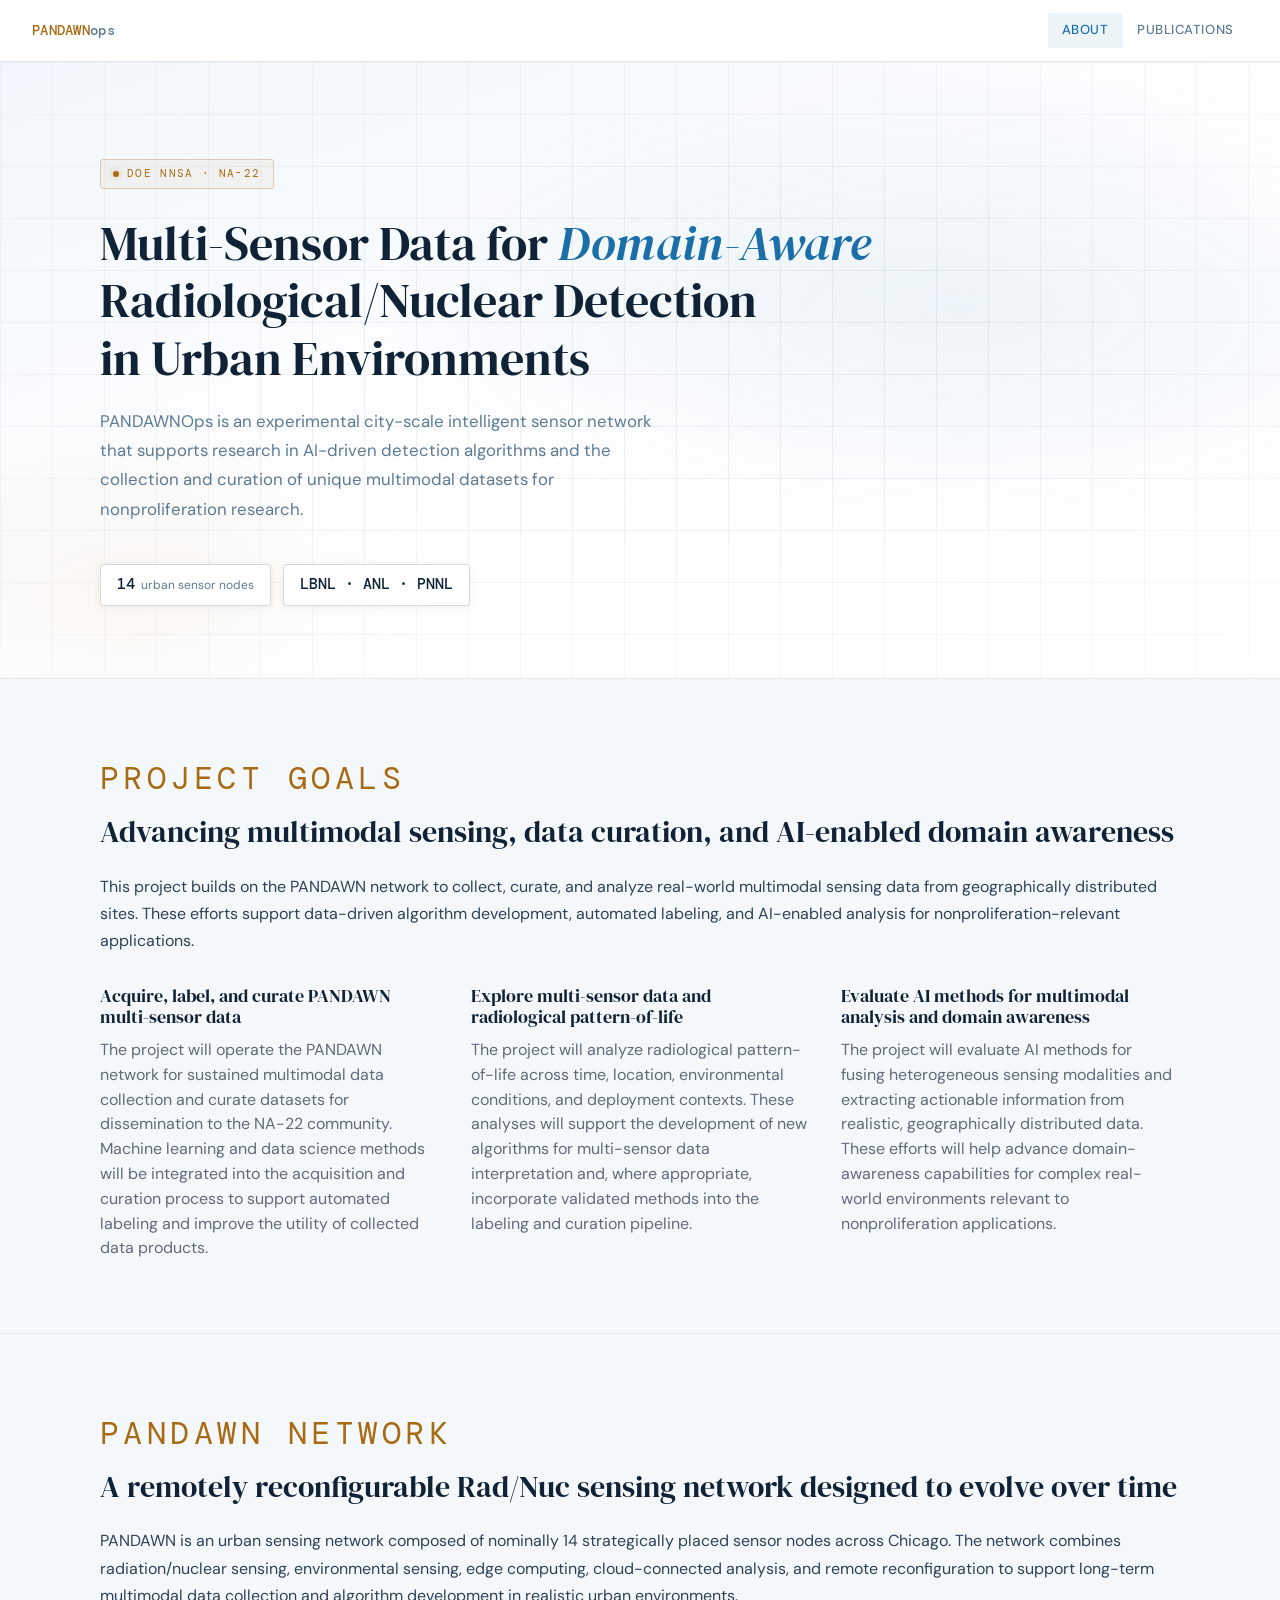
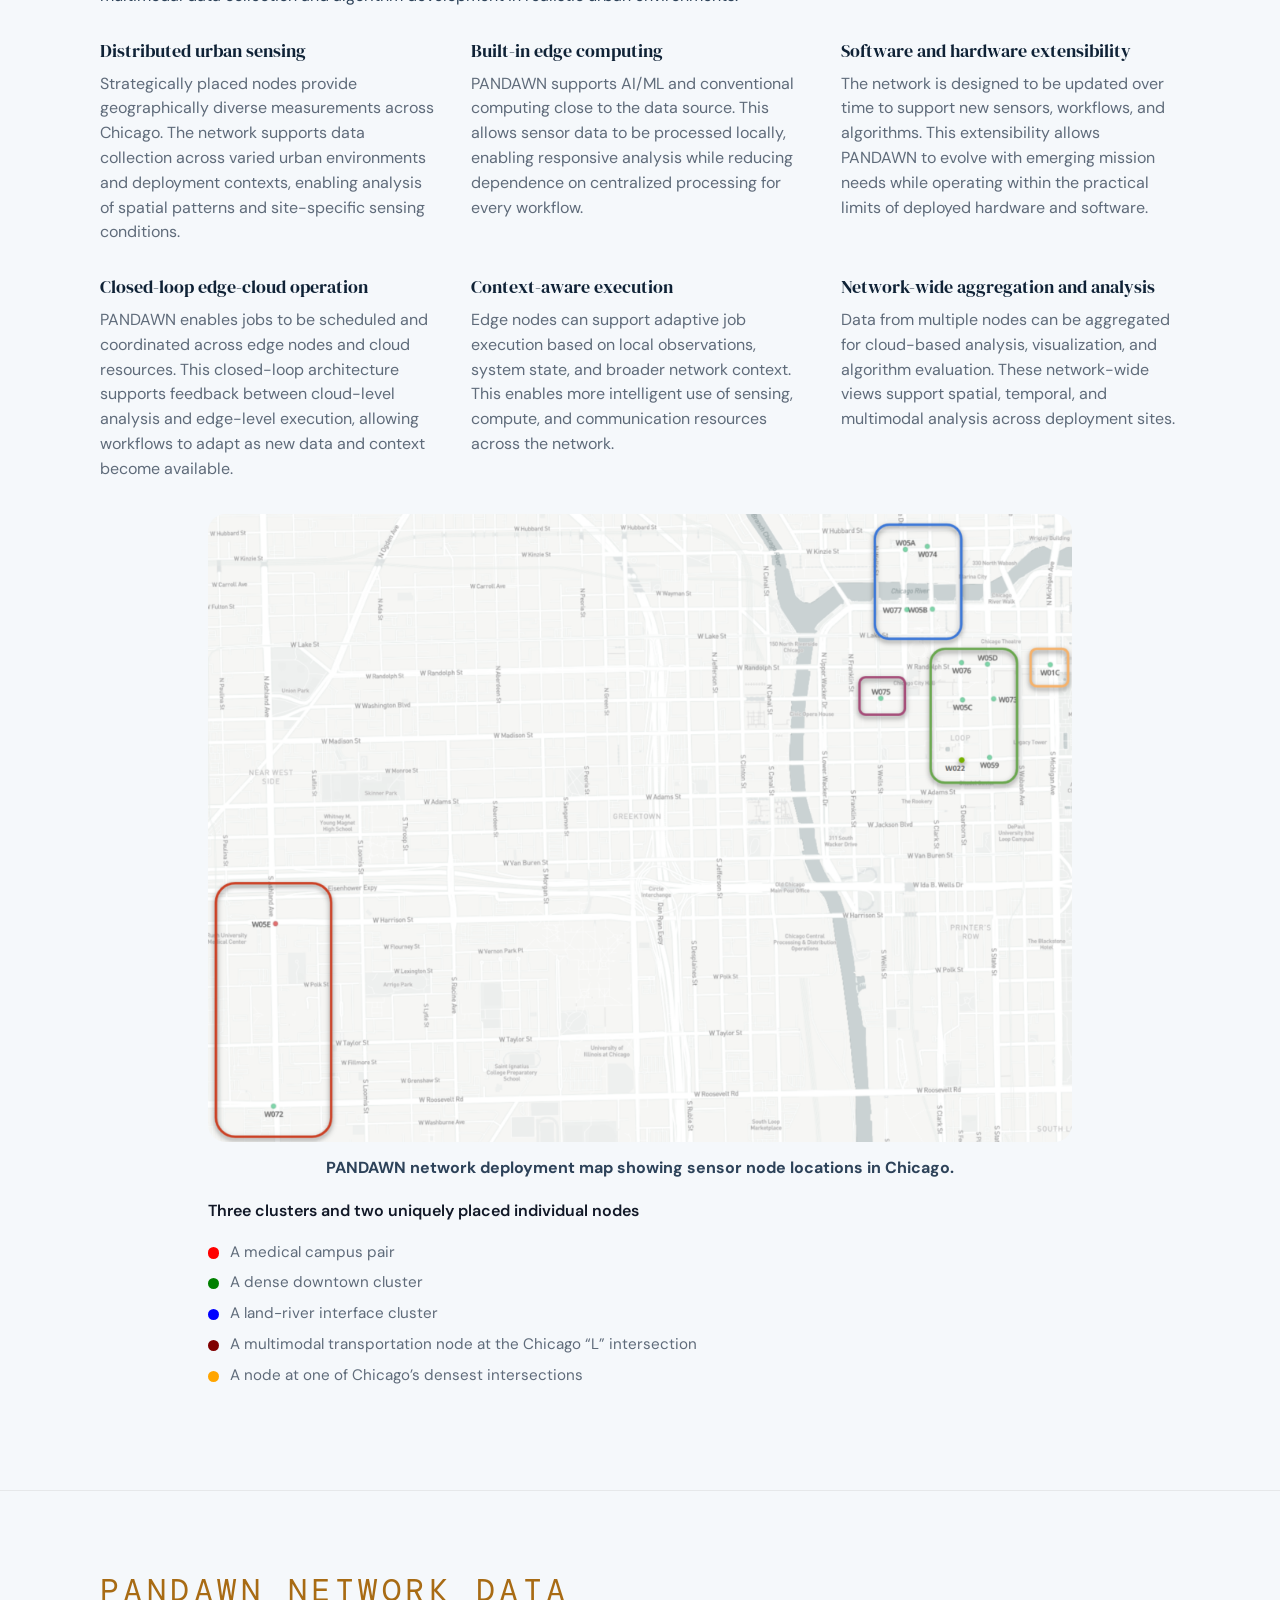
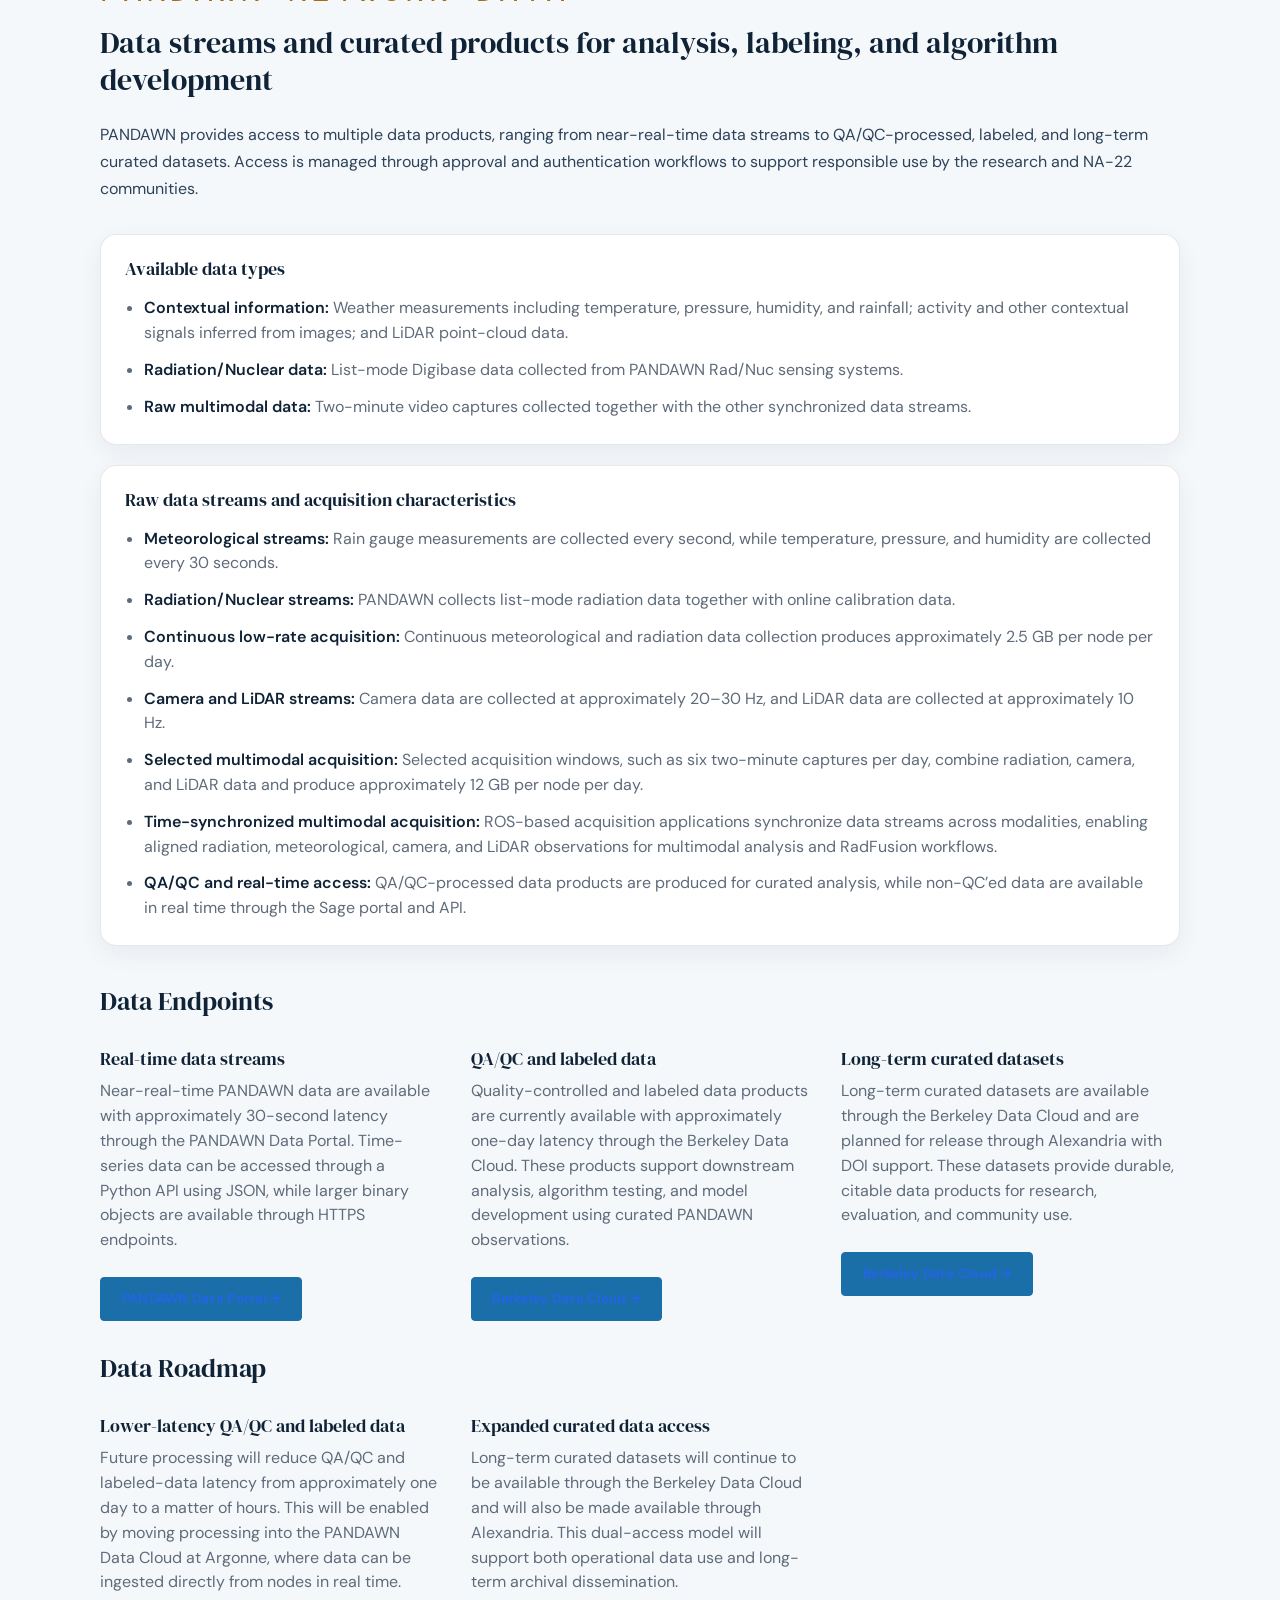
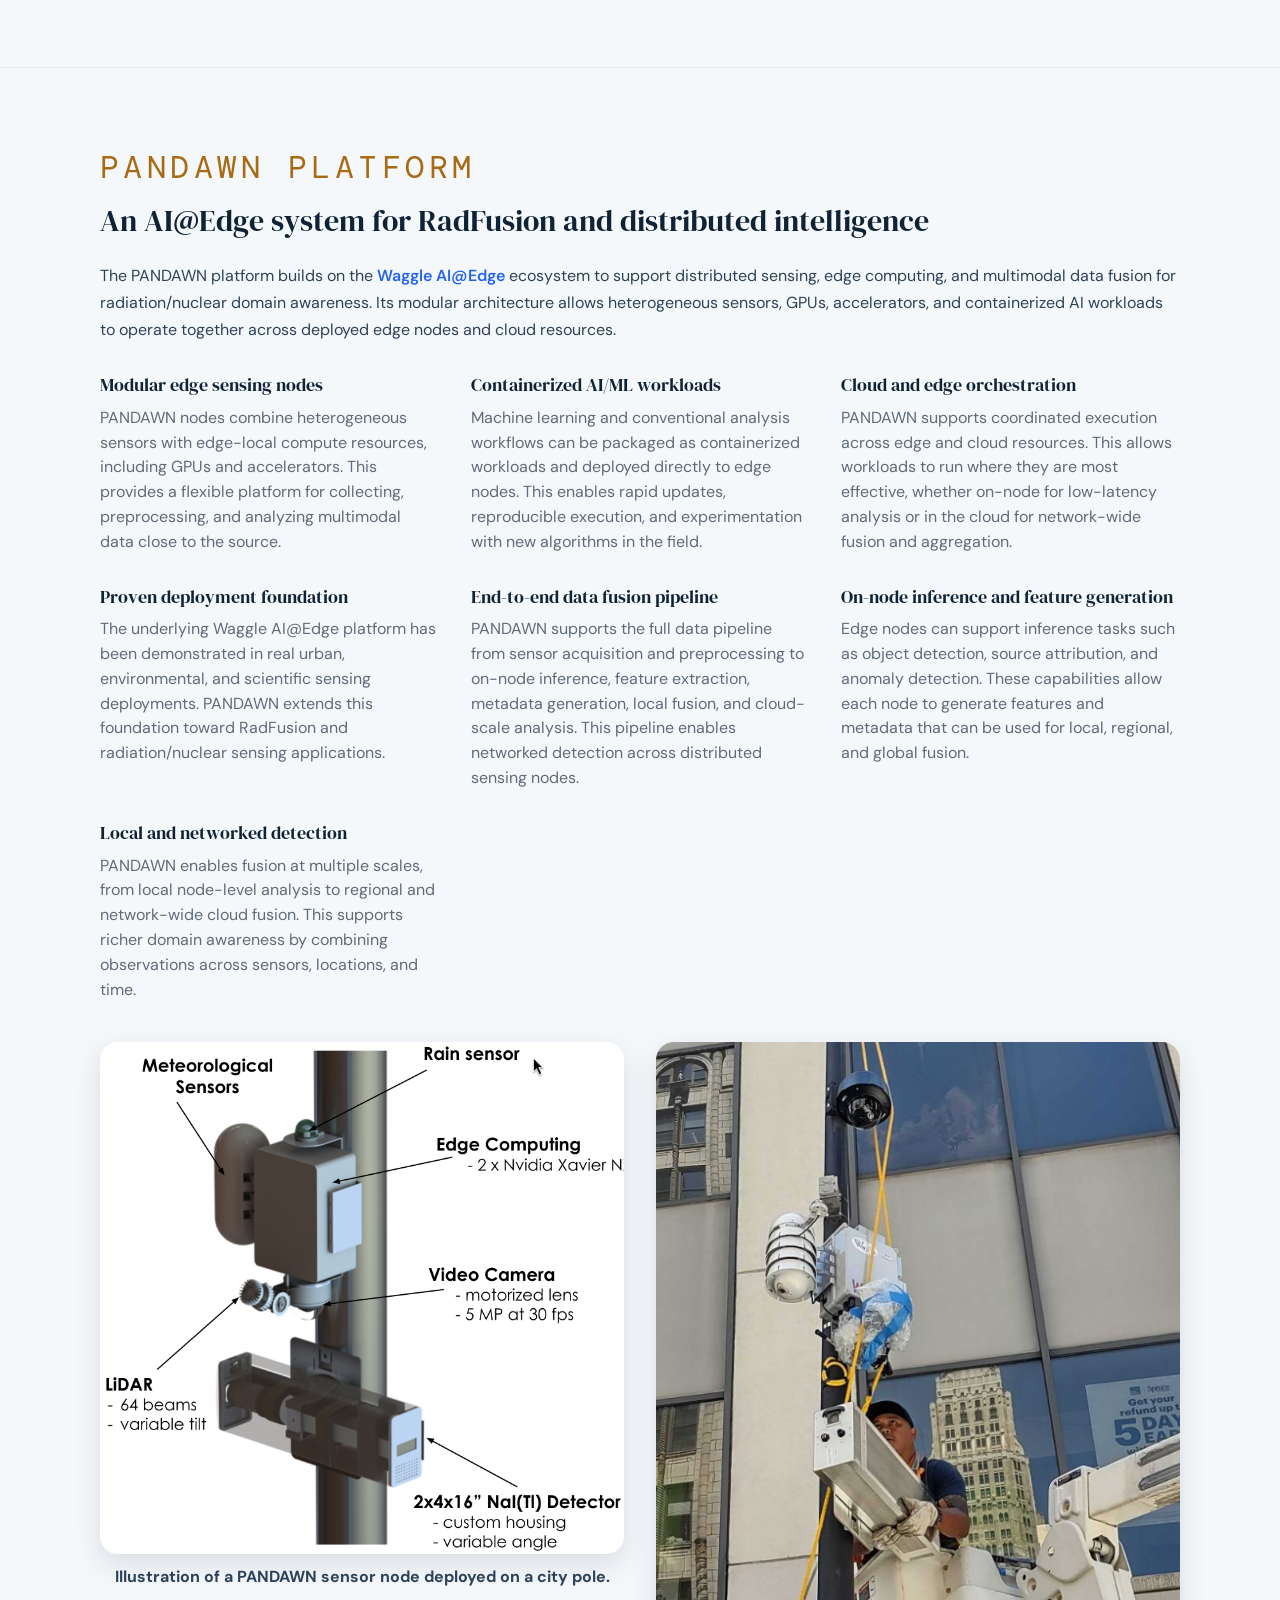
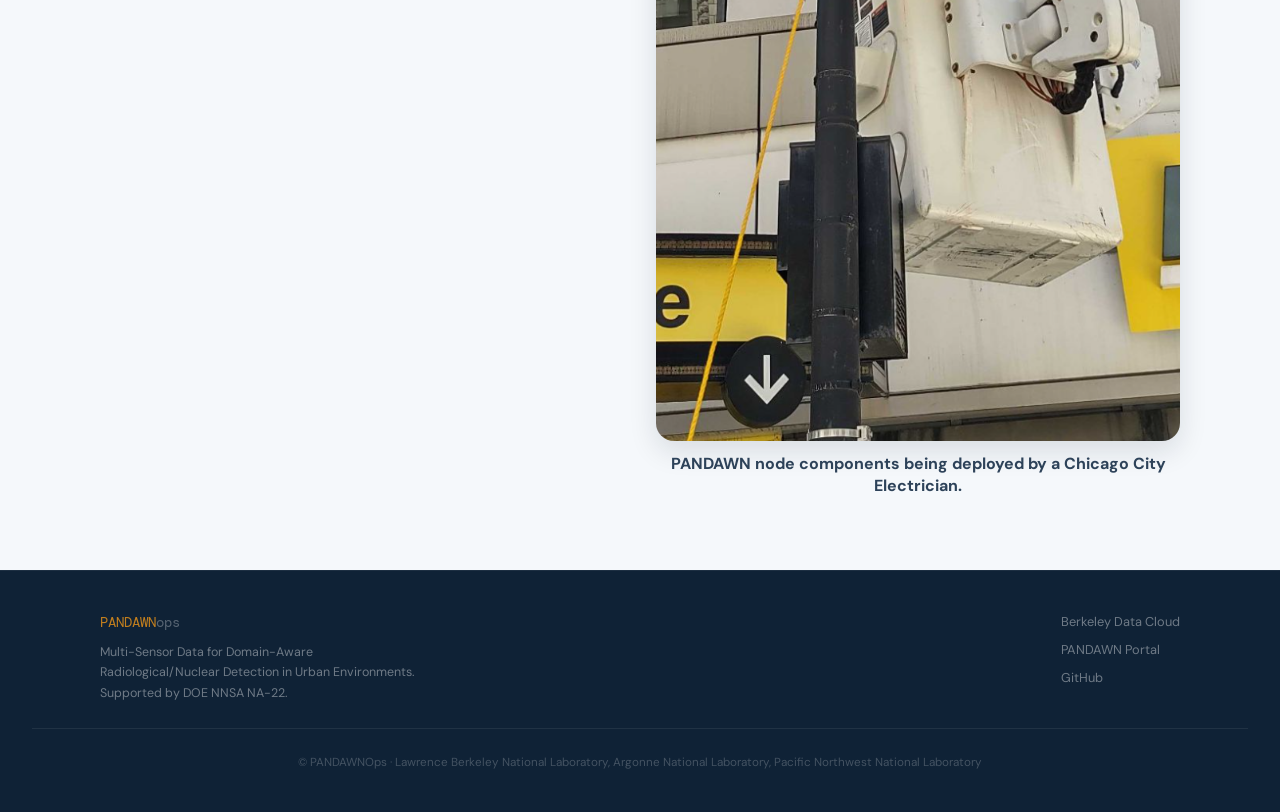
==== index.html @ 9a2c32dd "Update" ====
<!DOCTYPE html>
<html lang="en">
<head>
  <meta charset="UTF-8">
  <meta name="viewport" content="width=device-width, initial-scale=1.0">
  <meta
    name="description"
    content="PANDAWNOps — Multi-sensor data for domain-aware radiological/nuclear detection in urban environments."
  >
  <title>PANDAWNOps</title>
  <link rel="stylesheet" href="css/style.css">
</head>
<body>
  <nav>
    <a href="index.html" class="nav-brand">PANDAWN<span>ops</span></a>

    <button
      class="nav-toggle"
      onclick="this.classList.toggle('open'); document.querySelector('.nav-links').classList.toggle('open');"
      aria-label="Menu"
    >
      <span></span>
      <span></span>
      <span></span>
    </button>

    <ul class="nav-links">
      <li><a href="index.html" class="active">About</a></li>
      <li><a href="publications.html">Publications</a></li>
    </ul>
  </nav>

  <main>
    <!-- HERO -->
    <section class="hero">
      <div class="hero-bg"></div>
      <div class="hero-grid"></div>

      <div class="hero-inner">
        <div class="hero-eyebrow">DOE NNSA · NA-22</div>

        <h1>
          Multi-Sensor Data for <em>Domain-Aware</em><br>
          Radiological/Nuclear Detection<br>
          in Urban Environments
        </h1>

        <p class="hero-lead">
          PANDAWNOps is an experimental city-scale intelligent sensor network that supports
          research in AI-driven detection algorithms and the collection and curation of unique
          multimodal datasets for nonproliferation research.
        </p>

        <div class="hero-stats">
          <div class="stat-chip">
            <span class="val">14</span>
            <span class="lbl">urban sensor nodes</span>
          </div>
          <div class="stat-chip">
            <span class="val">LBNL · ANL · PNNL</span>
          </div>
        </div>
      </div>
    </section>

    <hr class="section-divider">

    <!-- PROJECT GOALS -->
    <section class="alt project-goals">
      <div class="section-inner">
        <div class="eyebrow">Project Goals</div>

        <h2>Advancing multimodal sensing, data curation, and AI-enabled domain awareness</h2>

        <p class="section-lead">
          This project builds on the PANDAWN network to collect, curate, and analyze real-world
          multimodal sensing data from geographically distributed sites. These efforts support
          data-driven algorithm development, automated labeling, and AI-enabled analysis for
          nonproliferation-relevant applications.
        </p>

        <div class="goal-grid">
          <article class="goal-card">
            <h3>Acquire, label, and curate PANDAWN multi-sensor data</h3>
            <p>
              The project will operate the PANDAWN network for sustained multimodal data collection
              and curate datasets for dissemination to the NA-22 community. Machine learning and
              data science methods will be integrated into the acquisition and curation process to
              support automated labeling and improve the utility of collected data products.
            </p>
          </article>

          <article class="goal-card">
            <h3>Explore multi-sensor data and radiological pattern-of-life</h3>
            <p>
              The project will analyze radiological pattern-of-life across time, location,
              environmental conditions, and deployment contexts. These analyses will support the
              development of new algorithms for multi-sensor data interpretation and, where
              appropriate, incorporate validated methods into the labeling and curation pipeline.
            </p>
          </article>

          <article class="goal-card">
            <h3>Evaluate AI methods for multimodal analysis and domain awareness</h3>
            <p>
              The project will evaluate AI methods for fusing heterogeneous sensing modalities and
              extracting actionable information from realistic, geographically distributed data.
              These efforts will help advance domain-awareness capabilities for complex real-world
              environments relevant to nonproliferation applications.
            </p>
          </article>
        </div>
      </div>
    </section>

    <hr class="section-divider">

    <!-- PANDAWN NETWORK -->
    <section class="alt pandawn-network">
      <div class="section-inner">
        <div class="eyebrow">PANDAWN Network</div>

        <h2>A remotely reconfigurable Rad/Nuc sensing network designed to evolve over time</h2>

        <p class="section-lead">
          PANDAWN is an urban sensing network composed of nominally 14 strategically placed sensor
          nodes across Chicago. The network combines radiation/nuclear sensing, environmental
          sensing, edge computing, cloud-connected analysis, and remote reconfiguration to support
          long-term multimodal data collection and algorithm development in realistic urban
          environments.
        </p>

        <div class="goal-grid network-capabilities-grid">
          <article class="goal-card">
            <h3>Distributed urban sensing</h3>
            <p>
              Strategically placed nodes provide geographically diverse measurements across Chicago.
              The network supports data collection across varied urban environments and deployment
              contexts, enabling analysis of spatial patterns and site-specific sensing conditions.
            </p>
          </article>

          <article class="goal-card">
            <h3>Built-in edge computing</h3>
            <p>
              PANDAWN supports AI/ML and conventional computing close to the data source. This allows
              sensor data to be processed locally, enabling responsive analysis while reducing
              dependence on centralized processing for every workflow.
            </p>
          </article>

          <article class="goal-card">
            <h3>Software and hardware extensibility</h3>
            <p>
              The network is designed to be updated over time to support new sensors, workflows, and
              algorithms. This extensibility allows PANDAWN to evolve with emerging mission needs
              while operating within the practical limits of deployed hardware and software.
            </p>
          </article>

          <article class="goal-card">
            <h3>Closed-loop edge-cloud operation</h3>
            <p>
              PANDAWN enables jobs to be scheduled and coordinated across edge nodes and cloud
              resources. This closed-loop architecture supports feedback between cloud-level analysis
              and edge-level execution, allowing workflows to adapt as new data and context become
              available.
            </p>
          </article>

          <article class="goal-card">
            <h3>Context-aware execution</h3>
            <p>
              Edge nodes can support adaptive job execution based on local observations, system state,
              and broader network context. This enables more intelligent use of sensing, compute, and
              communication resources across the network.
            </p>
          </article>

          <article class="goal-card">
            <h3>Network-wide aggregation and analysis</h3>
            <p>
              Data from multiple nodes can be aggregated for cloud-based analysis, visualization, and
              algorithm evaluation. These network-wide views support spatial, temporal, and multimodal
              analysis across deployment sites.
            </p>
          </article>
        </div>

        <figure class="feature-media map-media">
          <img
            src="images/pandawn-map.png"
            alt="Map showing PANDAWN network sensing locations across Chicago"
          >
          <figcaption>
            PANDAWN network deployment map showing sensor node locations in Chicago.
          </figcaption>

          <p class="map-summary">Three clusters and two uniquely placed individual nodes</p>

          <ul class="map-cluster-list">
            <li style="--bullet-color: red;">A medical campus pair</li>
            <li style="--bullet-color: green;">A dense downtown cluster</li>
            <li style="--bullet-color: blue;">A land-river interface cluster</li>
            <li style="--bullet-color: maroon;">A multimodal transportation node at the Chicago “L” intersection</li>
            <li style="--bullet-color: orange;">A node at one of Chicago’s densest intersections</li>
          </ul>
        </figure>
      </div>
    </section>

    <hr class="section-divider">

    <!-- PANDAWN DATA -->
    <section class="alt pandawn-data">
      <div class="section-inner">
        <div class="eyebrow">PANDAWN Network Data</div>

        <h2>Data streams and curated products for analysis, labeling, and algorithm development</h2>

        <p class="section-lead">
          PANDAWN provides access to multiple data products, ranging from near-real-time data streams
          to QA/QC-processed, labeled, and long-term curated datasets. Access is managed through
          approval and authentication workflows to support responsible use by the research and NA-22
          communities.
        </p>

        <div class="data-available">
          <h3>Available data types</h3>
          <ul class="data-type-list">
            <li>
              <strong>Contextual information:</strong>
              Weather measurements including temperature, pressure, humidity, and rainfall; activity
              and other contextual signals inferred from images; and LiDAR point-cloud data.
            </li>
            <li>
              <strong>Radiation/Nuclear data:</strong>
              List-mode Digibase data collected from PANDAWN Rad/Nuc sensing systems.
            </li>
            <li>
              <strong>Raw multimodal data:</strong>
              Two-minute video captures collected together with the other synchronized data streams.
            </li>
          </ul>
        </div>

        <div class="data-available data-stream-details">
          <h3>Raw data streams and acquisition characteristics</h3>
          <ul class="data-type-list">
            <li>
              <strong>Meteorological streams:</strong>
              Rain gauge measurements are collected every second, while temperature, pressure, and
              humidity are collected every 30 seconds.
            </li>
            <li>
              <strong>Radiation/Nuclear streams:</strong>
              PANDAWN collects list-mode radiation data together with online calibration data.
            </li>
            <li>
              <strong>Continuous low-rate acquisition:</strong>
              Continuous meteorological and radiation data collection produces approximately 2.5 GB
              per node per day.
            </li>
            <li>
              <strong>Camera and LiDAR streams:</strong>
              Camera data are collected at approximately 20–30 Hz, and LiDAR data are collected at
              approximately 10 Hz.
            </li>
            <li>
              <strong>Selected multimodal acquisition:</strong>
              Selected acquisition windows, such as six two-minute captures per day, combine
              radiation, camera, and LiDAR data and produce approximately 12 GB per node per day.
            </li>
            <li>
              <strong>Time-synchronized multimodal acquisition:</strong>
              ROS-based acquisition applications synchronize data streams across modalities, enabling
              aligned radiation, meteorological, camera, and LiDAR observations for multimodal
              analysis and RadFusion workflows.
            </li>
            <li>
              <strong>QA/QC and real-time access:</strong>
              QA/QC-processed data products are produced for curated analysis, while non-QC’ed data
              are available in real time through the Sage portal and API.
            </li>
          </ul>
        </div>

        <div class="subsection-heading">
          <h2>Data Endpoints</h2>
        </div>

        <div class="goal-grid pandawn-data-grid">
          <article class="goal-card">
            <h3>Real-time data streams</h3>
            <p>
              Near-real-time PANDAWN data are available with approximately 30-second latency through
              the PANDAWN Data Portal. Time-series data can be accessed through a Python API using
              JSON, while larger binary objects are available through HTTPS endpoints.
            </p>
            <div class="mt-md btn-row">
              <a
                href="https://dawn.sagecontinuum.org/nodes"
                class="btn btn-primary"
                target="_blank"
                rel="noopener"
              >PANDAWN Data Portal →</a>
            </div>
          </article>

          <article class="goal-card">
            <h3>QA/QC and labeled data</h3>
            <p>
              Quality-controlled and labeled data products are currently available with approximately
              one-day latency through the Berkeley Data Cloud. These products support downstream
              analysis, algorithm testing, and model development using curated PANDAWN observations.
            </p>
            <div class="mt-md btn-row">
              <a
                href="https://bdc.lbl.gov"
                class="btn btn-primary"
                target="_blank"
                rel="noopener"
              >Berkeley Data Cloud →</a>
            </div>
          </article>

          <article class="goal-card">
            <h3>Long-term curated datasets</h3>
            <p>
              Long-term curated datasets are available through the Berkeley Data Cloud and are
              planned for release through Alexandria with DOI support. These datasets provide
              durable, citable data products for research, evaluation, and community use.
            </p>
            <div class="mt-md btn-row">
              <a
                href="https://bdc.lbl.gov"
                class="btn btn-primary"
                target="_blank"
                rel="noopener"
              >Berkeley Data Cloud →</a>
            </div>
          </article>
        </div>

        <div class="subsection-heading roadmap-heading">
          <h2>Data Roadmap</h2>
        </div>

        <div class="goal-grid pandawn-data-grid data-roadmap-grid">
          <article class="goal-card">
            <h3>Lower-latency QA/QC and labeled data</h3>
            <p>
              Future processing will reduce QA/QC and labeled-data latency from approximately one
              day to a matter of hours. This will be enabled by moving processing into the PANDAWN
              Data Cloud at Argonne, where data can be ingested directly from nodes in real time.
            </p>
          </article>

          <article class="goal-card">
            <h3>Expanded curated data access</h3>
            <p>
              Long-term curated datasets will continue to be available through the Berkeley Data
              Cloud and will also be made available through Alexandria. This dual-access model will
              support both operational data use and long-term archival dissemination.
            </p>
          </article>
        </div>
      </div>
    </section>

    <hr class="section-divider">

    <!-- PANDAWN PLATFORM -->
    <section class="alt pandawn-platform">
      <div class="section-inner">
        <div class="eyebrow">PANDAWN Platform</div>

        <h2>An AI@Edge system for RadFusion and distributed intelligence</h2>

        <p class="section-lead">
          The PANDAWN platform builds on the
          <a href="https://github.com/waggle-sensor" target="_blank" rel="noopener">Waggle AI@Edge</a>
          ecosystem to support distributed sensing, edge computing, and multimodal data fusion for
          radiation/nuclear domain awareness. Its modular architecture allows heterogeneous sensors, GPUs, accelerators, and containerized
          AI workloads to operate together across deployed edge nodes and cloud resources.
        </p>

        <div class="goal-grid pandawn-platform-grid">
          <article class="goal-card">
            <h3>Modular edge sensing nodes</h3>
            <p>
              PANDAWN nodes combine heterogeneous sensors with edge-local compute resources,
              including GPUs and accelerators. This provides a flexible platform for collecting,
              preprocessing, and analyzing multimodal data close to the source.
            </p>
          </article>

          <article class="goal-card">
            <h3>Containerized AI/ML workloads</h3>
            <p>
              Machine learning and conventional analysis workflows can be packaged as containerized
              workloads and deployed directly to edge nodes. This enables rapid updates,
              reproducible execution, and experimentation with new algorithms in the field.
            </p>
          </article>

          <article class="goal-card">
            <h3>Cloud and edge orchestration</h3>
            <p>
              PANDAWN supports coordinated execution across edge and cloud resources. This allows
              workloads to run where they are most effective, whether on-node for low-latency
              analysis or in the cloud for network-wide fusion and aggregation.
            </p>
          </article>

          <article class="goal-card">
            <h3>Proven deployment foundation</h3>
            <p>
              The underlying Waggle AI@Edge platform has been demonstrated in real urban,
              environmental, and scientific sensing deployments. PANDAWN extends this foundation
              toward RadFusion and radiation/nuclear sensing applications.
            </p>
          </article>

          <article class="goal-card">
            <h3>End-to-end data fusion pipeline</h3>
            <p>
              PANDAWN supports the full data pipeline from sensor acquisition and preprocessing to
              on-node inference, feature extraction, metadata generation, local fusion, and
              cloud-scale analysis. This pipeline enables networked detection across distributed
              sensing nodes.
            </p>
          </article>

          <article class="goal-card">
            <h3>On-node inference and feature generation</h3>
            <p>
              Edge nodes can support inference tasks such as object detection, source attribution,
              and anomaly detection. These capabilities allow each node to generate features and
              metadata that can be used for local, regional, and global fusion.
            </p>
          </article>

          <article class="goal-card">
            <h3>Local and networked detection</h3>
            <p>
              PANDAWN enables fusion at multiple scales, from local node-level analysis to regional
              and network-wide cloud fusion. This supports richer domain awareness by combining
              observations across sensors, locations, and time.
            </p>
          </article>
        </div>

        <div class="figure-grid two-figures">
          <figure class="feature-media figure-node">
            <img
              src="images/pandawn-node.png"
              alt="Illustration of a PANDAWN sensor node deployed on a city pole"
            >
            <figcaption>
              Illustration of a PANDAWN sensor node deployed on a city pole.
            </figcaption>
          </figure>

          <figure class="feature-media figure-deployment">
            <img
              src="images/pandawn-node-deploy.png"
              alt="PANDAWN node deployment by Chicago City Electrician"
            >
            <figcaption>
              PANDAWN node components being deployed by a Chicago City Electrician.
            </figcaption>
          </figure>
        </div>
      </div>
    </section>
  </main>

  <footer>
    <div class="footer-inner">
      <div>
        <div class="footer-brand">PANDAWN<span>ops</span></div>
        <p class="footer-desc">
          Multi-Sensor Data for Domain-Aware Radiological/Nuclear Detection in Urban Environments.
          Supported by DOE NNSA NA-22.
        </p>
      </div>

      <div class="footer-links">
        <a href="https://bdc.lbl.gov/" target="_blank" rel="noopener">Berkeley Data Cloud</a>
        <a href="https://dawn.sagecontinuum.org/nodes" target="_blank" rel="noopener">PANDAWN Portal</a>
        <a href="https://github.com/dawn-panda" target="_blank" rel="noopener">GitHub</a>
      </div>
    </div>

    <div class="footer-copy">
      © PANDAWNOps · Lawrence Berkeley National Laboratory, Argonne National Laboratory,
      Pacific Northwest National Laboratory
    </div>
  </footer>
</body>
</html>
---- css/style.css ----
/* ============================================================
 *  PANDAWNOps — Shared Stylesheet (Light Theme)
 *  ============================================================ */

@import url('https://fonts.googleapis.com/css2?family=DM+Serif+Display:ital@0;1&family=DM+Sans:wght@300;400;500;600&family=DM+Mono:wght@400;500&display=swap');

/* ── Variables ── */
:root {
  /* Backgrounds */
  --bg:        #ffffff;
  --bg-mid:    #f5f8fb;
  --bg-card:   #ffffff;
  --bg-inset:  #eef2f7;

  /* Brand blues */
  --navy:      #0f2236;
  --blue:      #1a5f8a;
  --sky:       #1a6fa8;
  --sky-lt:    #2980b9;

  /* Accents */
  --amber:     #a86b14;
  --amber-lt:  #c27f1e;
  --green:     #166534;
  --green-lt:  #15803d;
  --red:       #b91c1c;

  /* Text — dark on light */
  --white:     #0f2236;   /* heading colour — darkest navy */
  --grey-lt:   #2d4259;   /* body text */
  --grey:      #5c7a93;   /* muted text */
  --grey-dk:   #9ab0c2;   /* very muted / placeholder */

  /* Borders & shadows */
  --border:    rgba(15,34,54,.1);
  --border-md: rgba(15,34,54,.16);
  --shadow:    0 1px 8px rgba(15,34,54,.07);

  --font-serif: 'DM Serif Display', Georgia, serif;
  --font-sans:  'DM Sans', system-ui, sans-serif;
  --font-mono:  'DM Mono', 'Courier New', monospace;

  --nav-h: 62px;
  --max-w: 1080px;
  --radius: 6px;
}

/* ── Reset ── */
*, *::before, *::after { box-sizing: border-box; margin: 0; padding: 0; }
html { scroll-behavior: smooth; font-size: 16px; }
body {
  background: var(--bg);
  color: var(--grey-lt);
  font-family: var(--font-sans);
  font-weight: 400;
  line-height: 1.7;
  min-height: 100vh;
  -webkit-font-smoothing: antialiased;
}
img { max-width: 100%; display: block; }
a { color: var(--sky); text-decoration: none; transition: color .2s; }
a:hover { color: var(--blue); }

/* ── Typography ── */
h1, h2, h3, h4 {
  font-family: var(--font-serif);
  font-weight: 400;
  color: var(--white);
  line-height: 1.2;
}
h1 { font-size: clamp(2rem, 4vw, 3rem); margin-bottom: 1rem; }
h2 { font-size: clamp(1.4rem, 2.5vw, 1.9rem); margin-bottom: 1.4rem; }
h3 { font-size: 1.1rem; margin-bottom: .6rem; }
h4 { font-size: .95rem; font-family: var(--font-sans); font-weight: 600; color: var(--grey-lt); }
p  { margin-bottom: 1rem; }
p:last-child { margin-bottom: 0; }
strong { color: var(--white); font-weight: 600; }
code {
  font-family: var(--font-mono);
  font-size: .85em;
  background: var(--bg-inset);
  border: 1px solid var(--border);
  border-radius: 3px;
  padding: .1em .4em;
  color: var(--blue);
}

/* ── Navigation ── */
nav {
  position: sticky;
  top: 0;
  z-index: 200;
  height: var(--nav-h);
  background: rgba(255,255,255,.96);
  backdrop-filter: blur(16px);
  -webkit-backdrop-filter: blur(16px);
  border-bottom: 1px solid var(--border);
  display: flex;
  align-items: center;
  padding: 0 2rem;
  gap: 2rem;
}
.nav-brand {
  font-family: var(--font-mono);
  font-size: .88rem;
  font-weight: 500;
  color: var(--amber);
  letter-spacing: .02em;
  white-space: nowrap;
  flex-shrink: 0;
}
.nav-brand span { color: var(--grey); }
.nav-links {
  display: flex;
  gap: 0;
  list-style: none;
  margin-left: auto;
}
.nav-links a {
  display: block;
  padding: .4rem .9rem;
  font-size: .82rem;
  font-weight: 500;
  letter-spacing: .04em;
  text-transform: uppercase;
  color: var(--grey);
  border-radius: 3px;
  transition: color .18s, background .18s;
}
.nav-links a:hover { color: var(--navy); background: var(--bg-inset); }
.nav-links a.active { color: var(--sky); background: rgba(26,111,168,.08); }

/* Hamburger */
.nav-toggle {
  display: none;
  background: none;
  border: 1px solid var(--border-md);
  border-radius: 4px;
  padding: .35rem .5rem;
  cursor: pointer;
  margin-left: auto;
  flex-direction: column;
  gap: 4px;
}
.nav-toggle span {
  display: block;
  width: 20px;
  height: 2px;
  background: var(--grey);
  border-radius: 2px;
  transition: all .2s;
}

/* ── Layout ── */
.wrap { max-width: var(--max-w); margin: 0 auto; padding: 0 2rem; }

/* ── Hero ── */
.hero {
  position: relative;
  padding: 6rem 2rem 4.5rem;
  overflow: hidden;
  background: linear-gradient(160deg, #f0f6fb 0%, #ffffff 55%);
}
.hero-bg {
  position: absolute;
  inset: 0;
  background:
  radial-gradient(ellipse 70% 60% at 75% 40%, rgba(26,111,168,.08) 0%, transparent 65%),
  radial-gradient(ellipse 45% 50% at 10% 85%, rgba(168,107,20,.05) 0%, transparent 55%);
  pointer-events: none;
}
.hero-grid {
  position: absolute;
  inset: 0;
  background-image:
  linear-gradient(rgba(15,34,54,.06) 1px, transparent 1px),
  linear-gradient(90deg, rgba(15,34,54,.06) 1px, transparent 1px);
  background-size: 52px 52px;
  mask-image: radial-gradient(ellipse 90% 90% at 50% 50%, black 30%, transparent 100%);
}
.hero-inner { max-width: var(--max-w); margin: 0 auto; position: relative; }
.hero-eyebrow {
  display: inline-flex;
  align-items: center;
  gap: .5rem;
  font-family: var(--font-mono);
  font-size: .7rem;
  letter-spacing: .12em;
  text-transform: uppercase;
  color: var(--amber);
  border: 1px solid rgba(168,107,20,.28);
  border-radius: 3px;
  padding: .28rem .75rem;
  margin-bottom: 1.6rem;
  background: rgba(168,107,20,.05);
}
.hero-eyebrow::before {
  content: '';
  width: 6px; height: 6px;
  border-radius: 50%;
  background: var(--amber);
  box-shadow: 0 0 6px rgba(168,107,20,.4);
  animation: blink 2s ease-in-out infinite;
}
@keyframes blink { 0%,100%{opacity:1} 50%{opacity:.25} }
.hero h1 { margin-bottom: 1.2rem; }
.hero h1 em { font-style: italic; color: var(--sky); }
.hero-lead {
  font-size: 1.05rem;
  color: var(--grey);
  max-width: 580px;
  margin-bottom: 2.5rem;
  line-height: 1.75;
}
.hero-stats { display: flex; flex-wrap: wrap; gap: .75rem; }
.stat-chip {
  background: #ffffff;
  border: 1px solid var(--border-md);
  border-radius: 4px;
  padding: .45rem 1rem;
  display: flex;
  align-items: baseline;
  gap: .4rem;
  box-shadow: var(--shadow);
}
.stat-chip .val {
  font-family: var(--font-mono);
  font-size: .95rem;
  font-weight: 500;
  color: var(--navy);
}
.stat-chip .lbl { font-size: .75rem; color: var(--grey); }

/* ── Sections ── */
section { padding: 4.5rem 2rem; }
section.alt { background: var(--bg-mid); }
.section-inner { max-width: var(--max-w); margin: 0 auto; }
.eyebrow {
  font-family: var(--font-mono);
  font-size: 2rem;
  letter-spacing: .14em;
  text-transform: uppercase;
  color: var(--amber);
  margin-bottom: .5rem;
}
.section-divider { border: none; border-top: 1px solid var(--border); margin: 0; }

/* ── Cards ── */
.card {
  background: var(--bg-card);
  border: 1px solid var(--border);
  border-radius: var(--radius);
  padding: 1.8rem;
  box-shadow: var(--shadow);
}
.card-grid {
  display: grid;
  grid-template-columns: repeat(auto-fit, minmax(260px, 1fr));
  gap: 1px;
  background: var(--border);
  border: 1px solid var(--border);
  border-radius: var(--radius);
  overflow: hidden;
  box-shadow: var(--shadow);
}
.card-grid .card { border: none; border-radius: 0; box-shadow: none; }
.card-grid .card:hover { background: var(--bg-mid); }
.card-icon {
  width: 38px; height: 38px;
  background: rgba(26,111,168,.07);
  border: 1px solid rgba(26,111,168,.15);
  border-radius: 5px;
  display: flex; align-items: center; justify-content: center;
  font-size: 1.1rem;
  margin-bottom: 1.1rem;
}
.card h3 { color: var(--white); margin-bottom: .5rem; }
.card p  { font-size: .88rem; color: var(--grey); margin: 0; line-height: 1.65; }

/* ── Two-column ── */
.two-col {
  display: grid;
  grid-template-columns: 1fr 1fr;
  gap: 3rem;
  align-items: start;
}
@media (max-width: 720px) { .two-col { grid-template-columns: 1fr; gap: 2rem; } }

/* ── Stat block ── */
.stat-block {
  background: var(--bg-card);
  border: 1px solid var(--border);
  border-radius: var(--radius);
  overflow: hidden;
  box-shadow: var(--shadow);
}
.stat-block-header {
  padding: 1rem 1.4rem;
  border-bottom: 1px solid var(--border);
  font-family: var(--font-mono);
  font-size: .68rem;
  letter-spacing: .1em;
  text-transform: uppercase;
  color: var(--grey);
  background: var(--bg-inset);
}
.stat-row {
  display: flex;
  justify-content: space-between;
  align-items: baseline;
  padding: .75rem 1.4rem;
  border-bottom: 1px solid var(--border);
  gap: 1rem;
}
.stat-row:last-child { border-bottom: none; }
.stat-row .label { font-size: .83rem; color: var(--grey-lt); }
.stat-row .value { font-family: var(--font-mono); font-size: .9rem; color: var(--sky); white-space: nowrap; }

/* ── Feature list ── */
.feature-list { list-style: none; display: flex; flex-direction: column; gap: .5rem; }
.feature-list li {
  display: flex;
  gap: .9rem;
  background: var(--bg-card);
  border: 1px solid var(--border);
  border-radius: 4px;
  padding: .9rem 1.2rem;
  font-size: .9rem;
  line-height: 1.6;
  box-shadow: var(--shadow);
}
.feature-list li::before { content: '—'; color: var(--amber); flex-shrink: 0; margin-top: .05rem; }
.feature-list strong { display: block; color: var(--white); margin-bottom: .15rem; font-weight: 600; }

/* ── Timeline ── */
.timeline { padding-left: 1.5rem; border-left: 2px solid var(--border-md); }
.tl-item { position: relative; padding-bottom: 2rem; }
.tl-item:last-child { padding-bottom: 0; }
.tl-dot {
  position: absolute; left: -1.96rem; top: .38rem;
  width: 10px; height: 10px; border-radius: 50%;
  background: var(--sky);
  box-shadow: 0 0 0 3px var(--bg), 0 0 0 4px rgba(26,111,168,.4);
}
.tl-dot.green {
  background: var(--green);
  box-shadow: 0 0 0 3px var(--bg), 0 0 0 4px rgba(22,101,52,.4);
}
.tl-year { font-family: var(--font-mono); font-size: .72rem; color: var(--amber); margin-bottom: .3rem; font-weight: 500; }
.tl-item h3 { font-family: var(--font-sans); font-size: .95rem; font-weight: 600; color: var(--white); margin-bottom: .3rem; }
.tl-item p { font-size: .85rem; color: var(--grey); }

/* ── Node components ── */
.node-component {
  display: flex; align-items: flex-start; gap: 1rem;
  padding: 1rem 0; border-bottom: 1px solid var(--border);
}
.node-component:last-child { border-bottom: none; }
.nc-dot { width: 9px; height: 9px; border-radius: 50%; flex-shrink: 0; margin-top: .45rem; }
.nc-name { font-weight: 600; color: var(--white); font-size: .92rem; display: block; margin-bottom: .18rem; }
.nc-spec { font-family: var(--font-mono); font-size: .75rem; color: var(--grey); display: block; margin-bottom: .25rem; }
.nc-desc { font-size: .83rem; color: var(--grey-lt); line-height: 1.55; }

/* ── Cluster chips ── */
.cluster-grid { display: grid; grid-template-columns: repeat(auto-fit, minmax(190px, 1fr)); gap: .75rem; }
.cluster-chip {
  background: var(--bg-card);
  border: 1px solid var(--border);
  border-radius: 5px;
  padding: 1.1rem 1.2rem;
  box-shadow: var(--shadow);
}
.cluster-chip h4 {
  display: flex; align-items: center; gap: .5rem;
  font-family: var(--font-sans); font-size: .85rem; font-weight: 600;
  color: var(--white); margin-bottom: .4rem;
}
.cluster-chip p { font-size: .78rem; color: var(--grey); margin: 0; line-height: 1.5; }
.cdot { width: 8px; height: 8px; border-radius: 50%; flex-shrink: 0; }

/* ── Pipeline ── */
.pipeline {
  display: grid; grid-template-columns: repeat(5, 1fr);
  border: 1px solid var(--border); border-radius: var(--radius);
  overflow: hidden; box-shadow: var(--shadow);
}
@media (max-width: 900px) { .pipeline { grid-template-columns: 1fr 1fr; } }
@media (max-width: 500px) { .pipeline { grid-template-columns: 1fr; } }
.pipe-stage {
  padding: 1.5rem 1.3rem;
  border-right: 1px solid var(--border);
  background: var(--bg-card);
}
.pipe-stage:nth-child(odd) { background: var(--bg-mid); }
.pipe-stage:last-child { border-right: none; }
.pipe-num { font-family: var(--font-mono); font-size: .62rem; color: var(--grey-dk); letter-spacing: .08em; margin-bottom: .6rem; }
.pipe-stage h3 { font-family: var(--font-sans); font-size: .88rem; font-weight: 600; color: var(--white); margin-bottom: .45rem; }
.pipe-stage p { font-size: .78rem; color: var(--grey); margin: 0; line-height: 1.55; }
.pipe-badge {
  display: inline-block; margin-top: .7rem;
  font-family: var(--font-mono); font-size: .62rem;
  padding: .15rem .5rem; border-radius: 2px;
  background: rgba(26,111,168,.07); border: 1px solid rgba(26,111,168,.18);
  color: var(--sky);
}

/* ── Stream cards ── */
.stream-grid { display: grid; grid-template-columns: 1fr 1fr; gap: 1rem; }
@media (max-width: 640px) { .stream-grid { grid-template-columns: 1fr; } }
.stream-card {
  background: var(--bg-card); border: 1px solid var(--border);
  border-radius: var(--radius); overflow: hidden; box-shadow: var(--shadow);
}
.stream-head {
  display: flex; align-items: center; gap: .7rem;
  padding: .9rem 1.2rem; border-bottom: 1px solid var(--border);
  background: var(--bg-inset);
}
.stream-head .name { font-size: .9rem; font-weight: 600; color: var(--white); }
.stream-head .rate { margin-left: auto; font-family: var(--font-mono); font-size: .72rem; color: var(--green); font-weight: 500; }
.stream-body { padding: .9rem 1.2rem; }
.stream-body ul { list-style: none; }
.stream-body ul li {
  font-size: .82rem; color: var(--grey-lt);
  padding: .28rem 0; border-bottom: 1px solid var(--border);
}
.stream-body ul li:last-child { border-bottom: none; }

/* ── Label cards ── */
.label-grid { display: grid; grid-template-columns: repeat(3, 1fr); gap: 1rem; }
@media (max-width: 800px) { .label-grid { grid-template-columns: 1fr; } }
.label-card {
  background: var(--bg-card); border: 1px solid var(--border);
  border-radius: var(--radius); padding: 1.5rem; box-shadow: var(--shadow);
}
.label-card-top { display: flex; align-items: center; gap: .75rem; margin-bottom: 1.1rem; }
.label-icon { width: 34px; height: 34px; border-radius: 5px; display: flex; align-items: center; justify-content: center; font-size: .95rem; flex-shrink: 0; }
.label-card h3 { font-family: var(--font-sans); font-size: .92rem; font-weight: 600; color: var(--white); }
.label-card ul { list-style: none; }
.label-card ul li {
  font-size: .8rem; color: var(--grey-lt);
  padding: .28rem 0; border-bottom: 1px solid var(--border); line-height: 1.5;
}
.label-card ul li:last-child { border-bottom: none; }
.label-note { margin-top: .9rem; padding: .65rem .9rem; border-radius: 4px; font-size: .75rem; line-height: 1.5; }

/* ── Access steps ── */
.access-step { display: flex; gap: 1rem; margin-bottom: .9rem; }
.access-step:last-child { margin-bottom: 0; }
.step-num {
  width: 26px; height: 26px; flex-shrink: 0; border-radius: 50%;
  border: 1.5px solid var(--sky);
  display: flex; align-items: center; justify-content: center;
  font-family: var(--font-mono); font-size: .7rem;
  color: var(--sky); background: rgba(26,111,168,.06);
}
.step-text { font-size: .85rem; color: var(--grey-lt); padding-top: .1rem; }
.step-text strong { color: var(--white); display: block; margin-bottom: .15rem; font-size: .88rem; font-weight: 600; }

/* ── Code block — intentionally dark ── */
.code-block {
  background: #0f1c2a;
  border: 1px solid rgba(26,111,168,.2);
  border-radius: var(--radius);
  padding: 1.2rem 1.4rem;
  font-family: var(--font-mono);
  font-size: .8rem;
  color: #7dd3a8;
  line-height: 1.85;
  overflow-x: auto;
}
.code-block .cm { color: #4a7090; }
.code-block .kw { color: #7ab8e8; }
.code-block .st { color: #e8c07a; }

/* ── Table ── */
.data-table { width: 100%; border-collapse: collapse; }
.data-table th, .data-table td {
  text-align: left; padding: .75rem 1rem;
  border-bottom: 1px solid var(--border); font-size: .85rem;
}
.data-table th {
  font-family: var(--font-mono); font-size: .68rem;
  text-transform: uppercase; letter-spacing: .08em;
  color: var(--grey); background: var(--bg-inset); font-weight: 500;
}
.data-table td { color: var(--grey-lt); }
.data-table td.mono { font-family: var(--font-mono); color: var(--sky); }
.data-table tr:last-child td { border-bottom: none; }
.data-table tr:hover td { background: var(--bg-mid); }

/* ── Buttons ── */
.btn {
  display: inline-flex; align-items: center; gap: .5rem;
  padding: .6rem 1.3rem; border-radius: 4px;
  font-size: .84rem; font-weight: 500; letter-spacing: .02em;
  cursor: pointer; transition: all .18s; text-decoration: none;
}
.btn-primary { background: var(--sky); border: 1px solid var(--sky); color: #fff; }
.btn-primary:hover { background: var(--blue); border-color: var(--blue); color: #fff; }
.btn-secondary { background: transparent; border: 1px solid var(--border-md); color: var(--grey-lt); }
.btn-secondary:hover { border-color: var(--navy); color: var(--navy); }
.btn-row { display: flex; flex-wrap: wrap; gap: .75rem; }

/* ── Map ── */
.map-wrap {
  position: relative; background: #eef4f9;
  border: 1px solid var(--border); border-radius: var(--radius);
  height: 260px; overflow: hidden;
  display: flex; align-items: center; justify-content: center;
  margin-bottom: 1.5rem; box-shadow: var(--shadow);
}
.map-grid {
  position: absolute; inset: 0;
  background-image:
  linear-gradient(rgba(26,111,168,.1) 1px, transparent 1px),
  linear-gradient(90deg, rgba(26,111,168,.1) 1px, transparent 1px);
  background-size: 38px 38px;
}
.map-node {
  position: absolute; width: 10px; height: 10px; border-radius: 50%;
  background: var(--sky); box-shadow: 0 0 10px rgba(26,111,168,.45);
  animation: pulse-node 2.8s ease-in-out infinite;
}
@keyframes pulse-node { 0%,100%{opacity:1;transform:scale(1)} 50%{opacity:.3;transform:scale(.6)} }
.map-label {
  position: relative; text-align: center;
  font-family: var(--font-mono); font-size: .72rem; color: var(--grey); line-height: 1.8;
}

/* ── Team cards ── */
.team-grid { display: grid; grid-template-columns: repeat(auto-fill, minmax(200px, 1fr)); gap: 1rem; }
.team-card {
  background: var(--bg-card); border: 1px solid var(--border);
  border-radius: var(--radius); padding: 1.4rem;
  transition: border-color .2s, box-shadow .2s; box-shadow: var(--shadow);
}
.team-card:hover { border-color: var(--sky); box-shadow: 0 4px 16px rgba(26,111,168,.1); }
.team-avatar {
  width: 48px; height: 48px; border-radius: 50%;
  background: linear-gradient(135deg, rgba(26,95,138,.12), rgba(26,111,168,.04));
  border: 2px solid rgba(26,111,168,.2);
  margin-bottom: .9rem;
  display: flex; align-items: center; justify-content: center;
  font-family: var(--font-serif); font-size: 1.1rem; color: var(--sky);
}
.team-card h3 { font-family: var(--font-sans); font-size: .92rem; color: var(--white); font-weight: 600; margin-bottom: .2rem; }
.team-card .role { font-size: .78rem; color: var(--amber); margin-bottom: .4rem; font-weight: 500; }
.team-card .inst { font-size: .78rem; color: var(--grey); }
.team-card .email { font-size: .75rem; font-family: var(--font-mono); color: var(--sky); margin-top: .5rem; display: block; }

/* ── Footer — keep dark for contrast ── */
footer {
  background: var(--navy);
  border-top: 1px solid rgba(255,255,255,.06);
  padding: 2.5rem 2rem;
}
.footer-inner {
  max-width: var(--max-w); margin: 0 auto;
  display: flex; flex-wrap: wrap; gap: 1.5rem;
  justify-content: space-between; align-items: flex-start;
}
.footer-brand { font-family: var(--font-mono); font-size: .85rem; color: var(--amber-lt); margin-bottom: .5rem; }
.footer-brand span { color: rgba(255,255,255,.3); }
.footer-desc { font-size: .78rem; color: rgba(255,255,255,.4); max-width: 320px; line-height: 1.65; }
.footer-links { display: flex; flex-direction: column; gap: .4rem; }
.footer-links a { font-size: .8rem; color: rgba(255,255,255,.4); }
.footer-links a:hover { color: rgba(255,255,255,.8); }
.footer-copy {
  font-size: .73rem; color: rgba(255,255,255,.22);
  margin-top: 1.5rem; padding-top: 1.5rem;
  border-top: 1px solid rgba(255,255,255,.07); text-align: center;
}

/* ── Utility ── */
.mt-sm { margin-top: .75rem; }
.mt-md { margin-top: 1.5rem; }
.mt-lg { margin-top: 2.5rem; }
.text-sm { font-size: .85rem; }
.text-xs { font-size: .78rem; }
.text-grey { color: var(--grey); }
.text-amber { color: var(--amber); }
.text-sky { color: var(--sky); }
.note { font-size: .8rem; color: var(--grey); margin-top: .75rem; font-style: italic; }

/* ── Publications ── */
.pub-list { display: flex; flex-direction: column; gap: .75rem; }
.pub-item {
  background: var(--bg-card); border: 1px solid var(--border);
  border-left: 3px solid var(--sky); border-radius: var(--radius);
  padding: 1.3rem 1.5rem; display: flex; gap: 1.2rem;
  align-items: flex-start; box-shadow: var(--shadow);
}
.pub-year { font-family: var(--font-mono); font-size: .72rem; color: var(--amber); padding-top: .2rem; flex-shrink: 0; width: 36px; font-weight: 500; }
.pub-content h3 { font-family: var(--font-sans); font-size: .92rem; color: var(--white); font-weight: 600; margin-bottom: .3rem; }
.pub-content .authors { font-size: .8rem; color: var(--grey); margin-bottom: .2rem; }
.pub-content .venue { font-size: .78rem; color: var(--sky); font-style: italic; }
.pub-content .doi { font-size: .75rem; font-family: var(--font-mono); color: var(--grey); margin-top: .3rem; }

/* ── Responsive ── */
@media (max-width: 700px) {
  .nav-links {
    display: none; flex-direction: column;
    position: absolute; top: var(--nav-h); left: 0; right: 0;
    background: #fff; border-bottom: 1px solid var(--border);
    padding: .75rem 1rem; gap: .25rem;
    box-shadow: 0 4px 12px rgba(15,34,54,.08);
  }
  .nav-links.open { display: flex; }
  .nav-toggle { display: flex; }
  nav { position: relative; }
  .hero { padding: 4rem 1.5rem 3rem; }
  section { padding: 3rem 1.5rem; }
  .hero-stats { gap: .5rem; }
  .pipeline { grid-template-columns: 1fr 1fr; }
}
@media (max-width: 400px) {
  .stat-chip { padding: .4rem .75rem; }
  .pipeline { grid-template-columns: 1fr; }
}

.goal-card p {
  margin: 0;
  line-height: 1.55;
  color: var(--text-muted, #5f6b7a);
}

.map-summary {
  margin: 1rem 0 0.5rem;
  font-weight: 600;
  color: var(--text, #111827);
}

.goal-grid {
  display: grid;
  grid-template-columns: repeat(3, 1fr);
  gap: 2rem; /* increase this value for more space */
  margin-top: 2rem;
}

.map-cluster-list {
  margin: 1rem 0 0;
  padding: 0;
  list-style: none;
}

.map-cluster-list li {
  position: relative;
  padding-left: 1.4rem;
  margin-bottom: 0.55rem;
  font-size: 0.95rem;
  line-height: 1.45;
  color: var(--text-muted, #5f6b7a);
}

.map-cluster-list li::before {
  content: "";
  position: absolute;
  left: 0;
  top: 0.45em;
  width: 0.7rem;
  height: 0.7rem;
  border-radius: 50%;
  background-color: var(--bullet-color);
}

.spacer-md {
  height: 2rem;
}


.feature-media {
  width: 80%;
  margin: 2rem auto;
}

.feature-media img {
  width: 100%;
  height: auto;
  display: block;
  border-radius: 18px;
}

.feature-media figcaption {
  text-align: center;
  font-weight: 700;
  margin-top: 0.75rem;
}


.figure-grid {
  display: grid;
  grid-template-columns: repeat(2, minmax(0, 1fr));
  gap: 2rem;
  align-items: start;
  margin-top: 2.5rem;
}

.figure-grid .feature-media {
  width: 100%;
  margin: 0;
}

.figure-grid .feature-media img {
  width: 100%;
  height: auto;
  display: block;
}

.figure-grid .feature-media figcaption {
  text-align: center;
  font-weight: 700;
  margin-top: 0.75rem;
}

@media (max-width: 800px) {
  .figure-grid {
    grid-template-columns: 1fr;
  }
}

.pandawn-platform-grid {
  margin-top: 2rem;
}

.goal-card p {
  margin: 0;
  line-height: 1.55;
  color: var(--text-muted, #5f6b7a);
}

.figure-grid {
  display: grid;
  grid-template-columns: repeat(2, minmax(0, 1fr));
  gap: 2rem;
  align-items: start;
  margin-top: 2.5rem;
}

.figure-grid .feature-media {
  margin: 0;
  justify-self: center;
}

.figure-node {
  width: 90%;
}

.figure-deployment {
  width: 90%;
}

.figure-grid .feature-media img {
  width: 100%;
  height: auto;
  display: block;
  border-radius: 18px;
  box-shadow: 0 10px 28px rgba(15, 23, 42, 0.12);
}

.figure-grid .feature-media figcaption {
  text-align: center;
  font-weight: 700;
  margin-top: 0.75rem;
  line-height: 1.4;
}

@media (max-width: 800px) {
  .figure-grid {
    grid-template-columns: 1fr;
  }

  .figure-node,
  .figure-deployment {
    width: 100%;
  }
}


.data-available {
  margin-top: 2rem;
  padding: 1.5rem;
  border: 1px solid var(--border, #e5e7eb);
  border-radius: 16px;
  background: var(--card-bg, #ffffff);
  box-shadow: 0 8px 24px rgba(15, 23, 42, 0.06);
}

.data-available h3 {
  margin-top: 0;
  margin-bottom: 1rem;
}

.data-type-list {
  margin: 0;
  padding-left: 1.2rem;
}

.data-type-list li {
  margin-bottom: 0.75rem;
  line-height: 1.55;
  color: var(--text-muted, #5f6b7a);
}

.data-type-list li:last-child {
  margin-bottom: 0;
}

.subsection-heading {
  margin-top: 2.5rem;
  margin-bottom: 1rem;
}

.subsection-heading h2 {
  font-size: 1.6rem;
  margin-bottom: 0.25rem;
}

.roadmap-heading {
  margin-top: 2rem;
}


.data-stream-details {
  margin-top: 1.25rem;
}

.section-lead a,
.goal-card a {
  color: var(--link, #2563eb);
  font-weight: 600;
  text-decoration: none;
}

.section-lead a:hover,
.goal-card a:hover {
  text-decoration: underline;
}
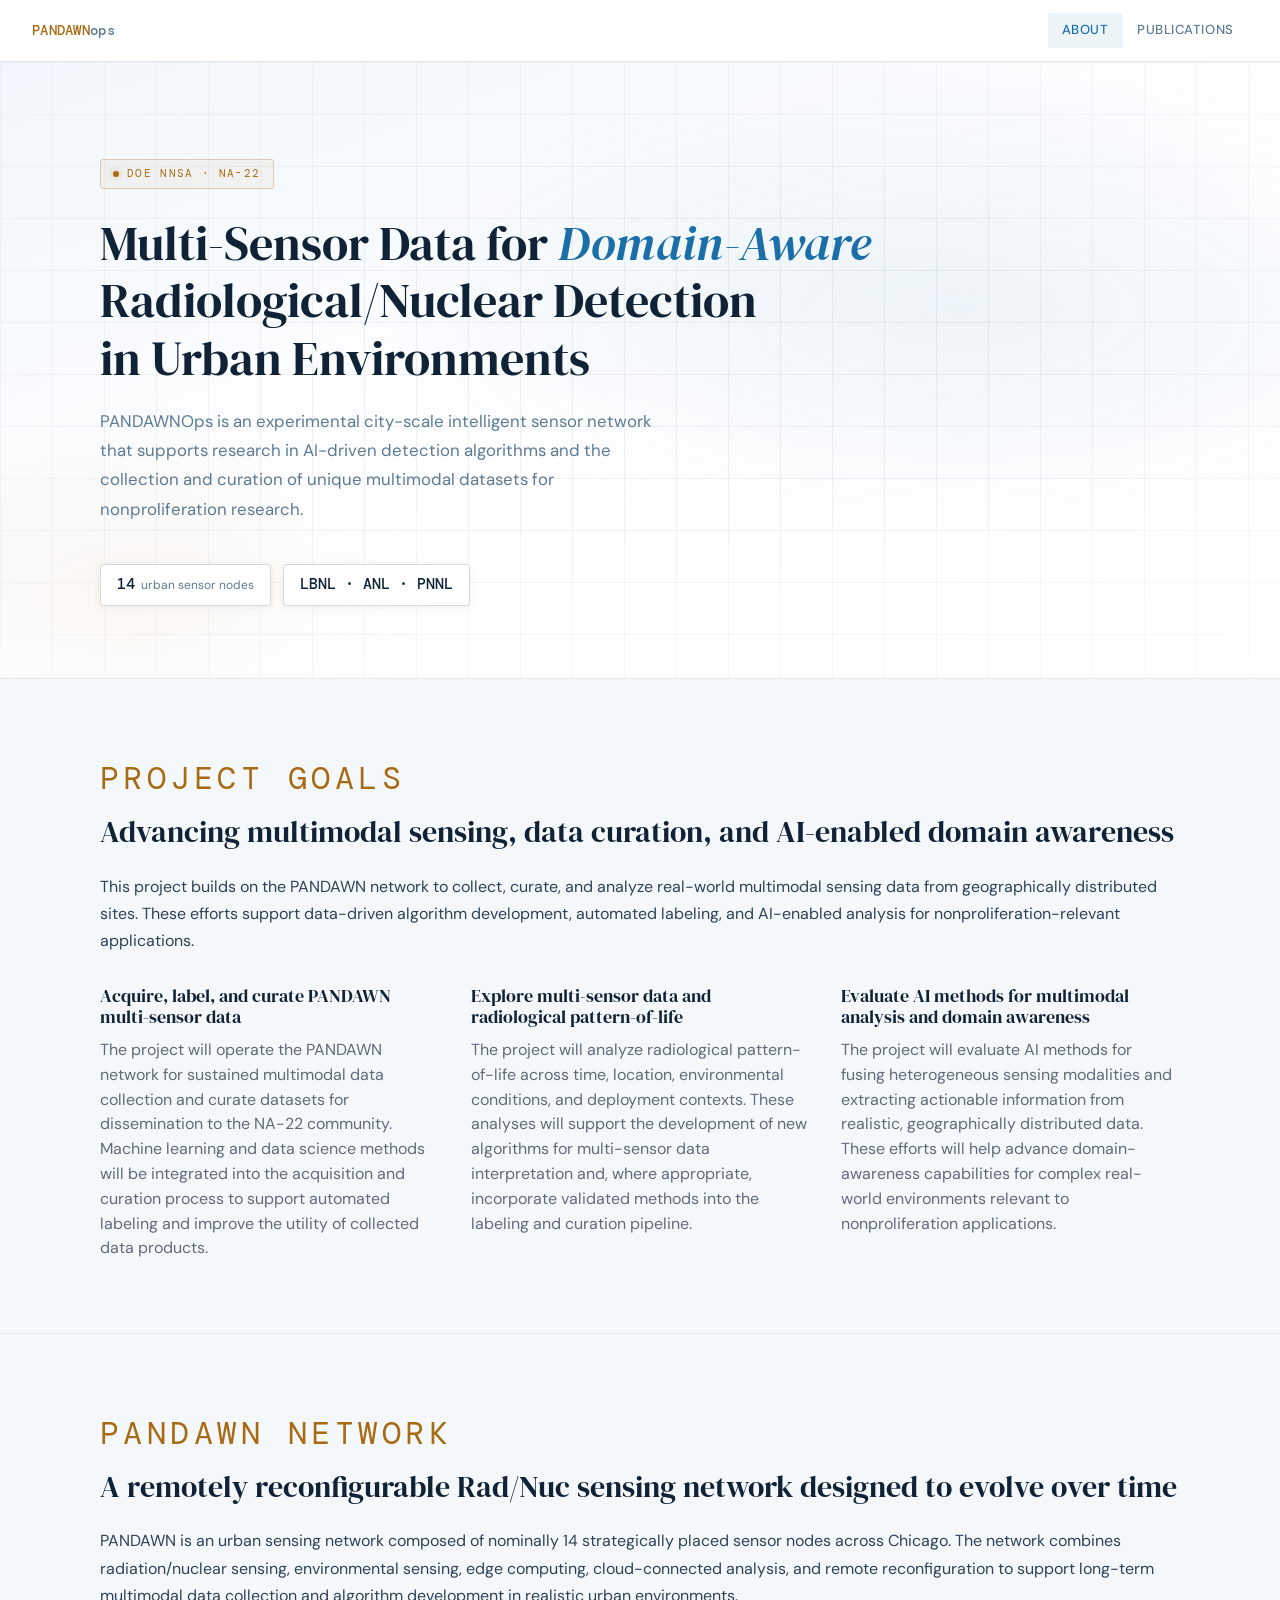
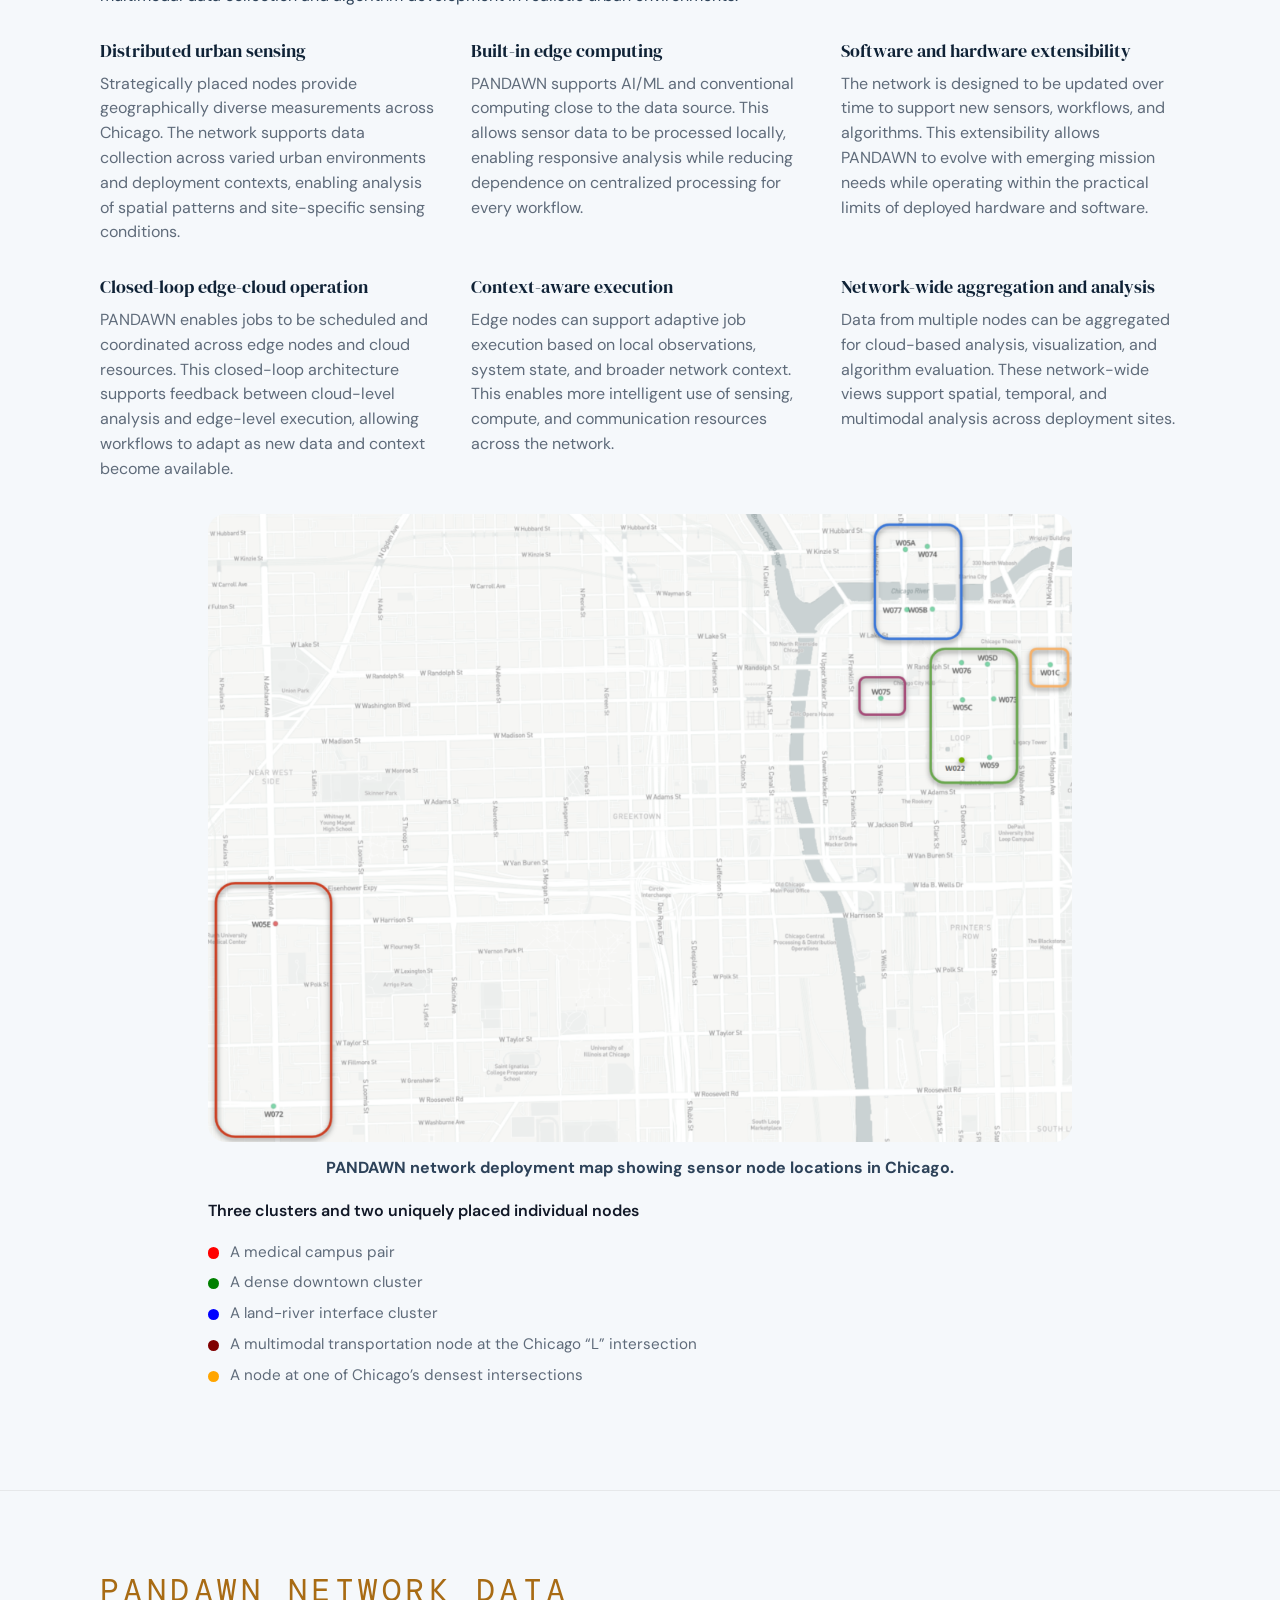
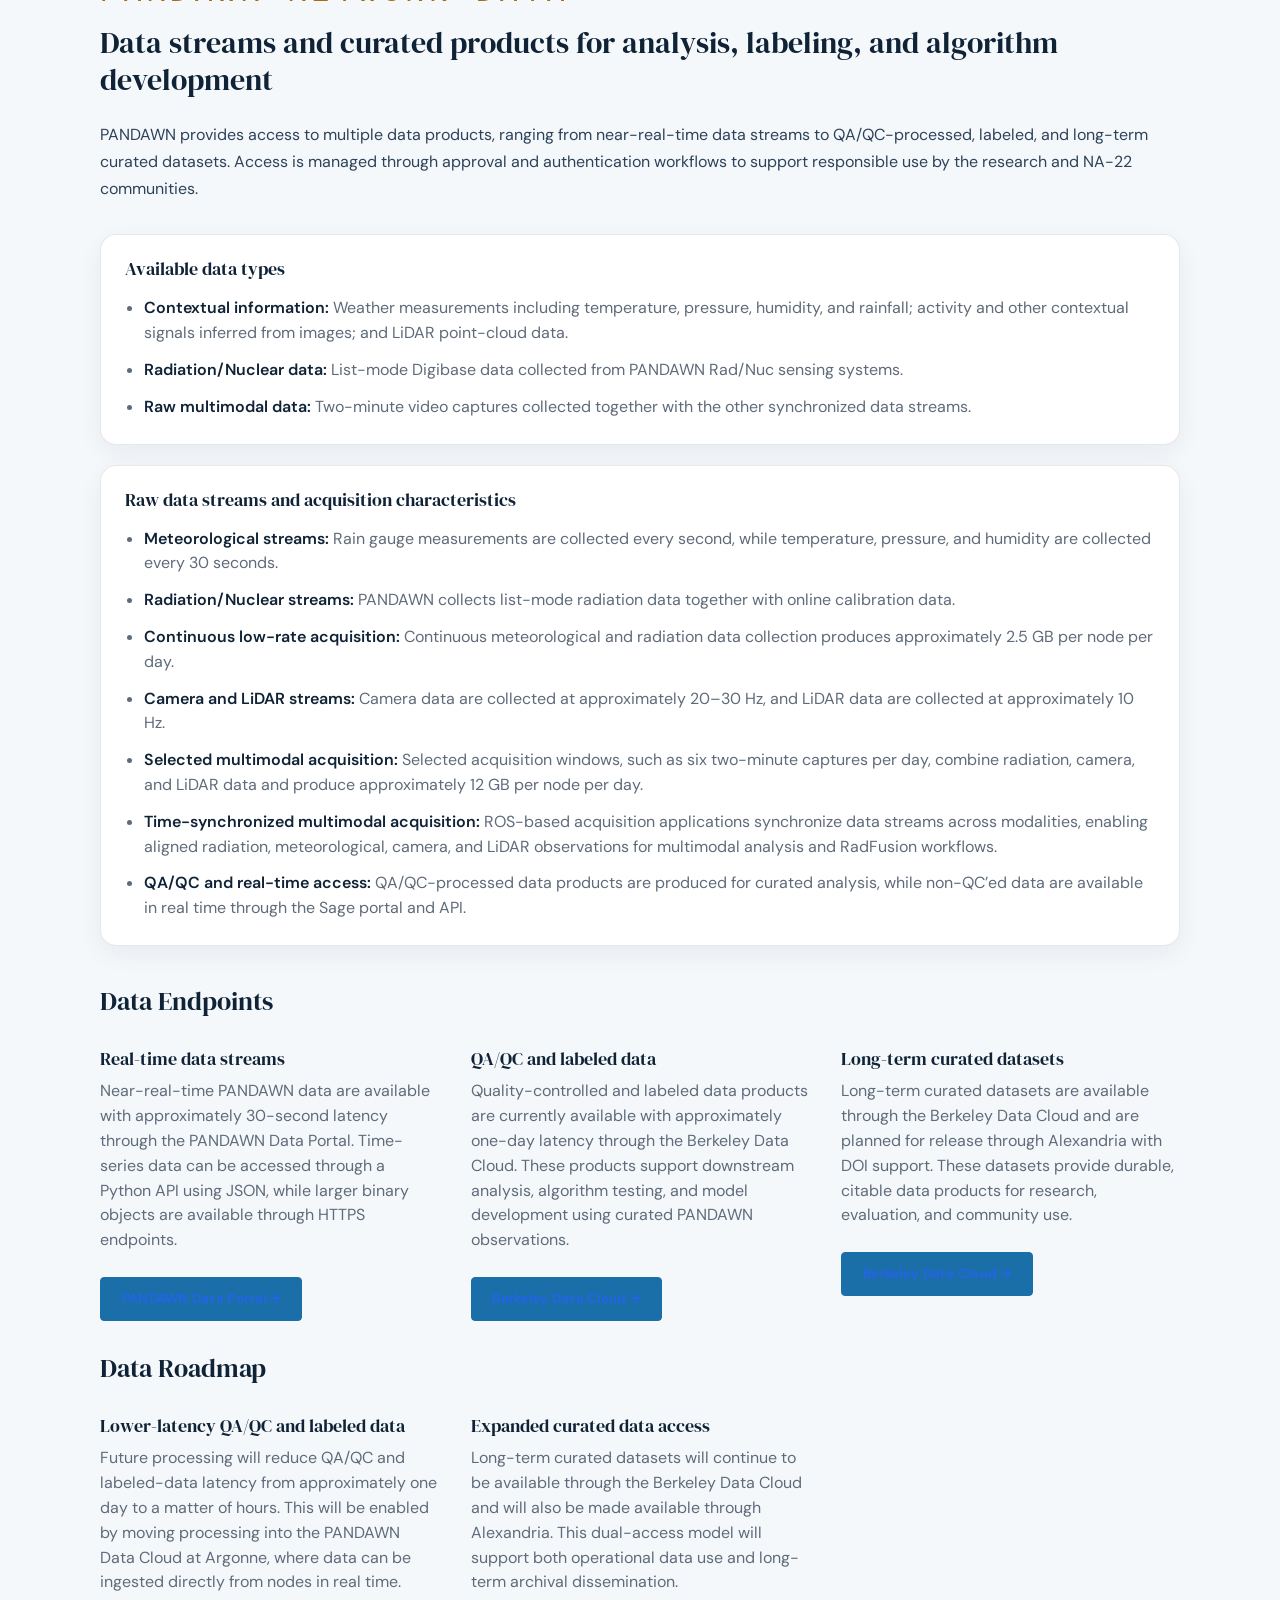
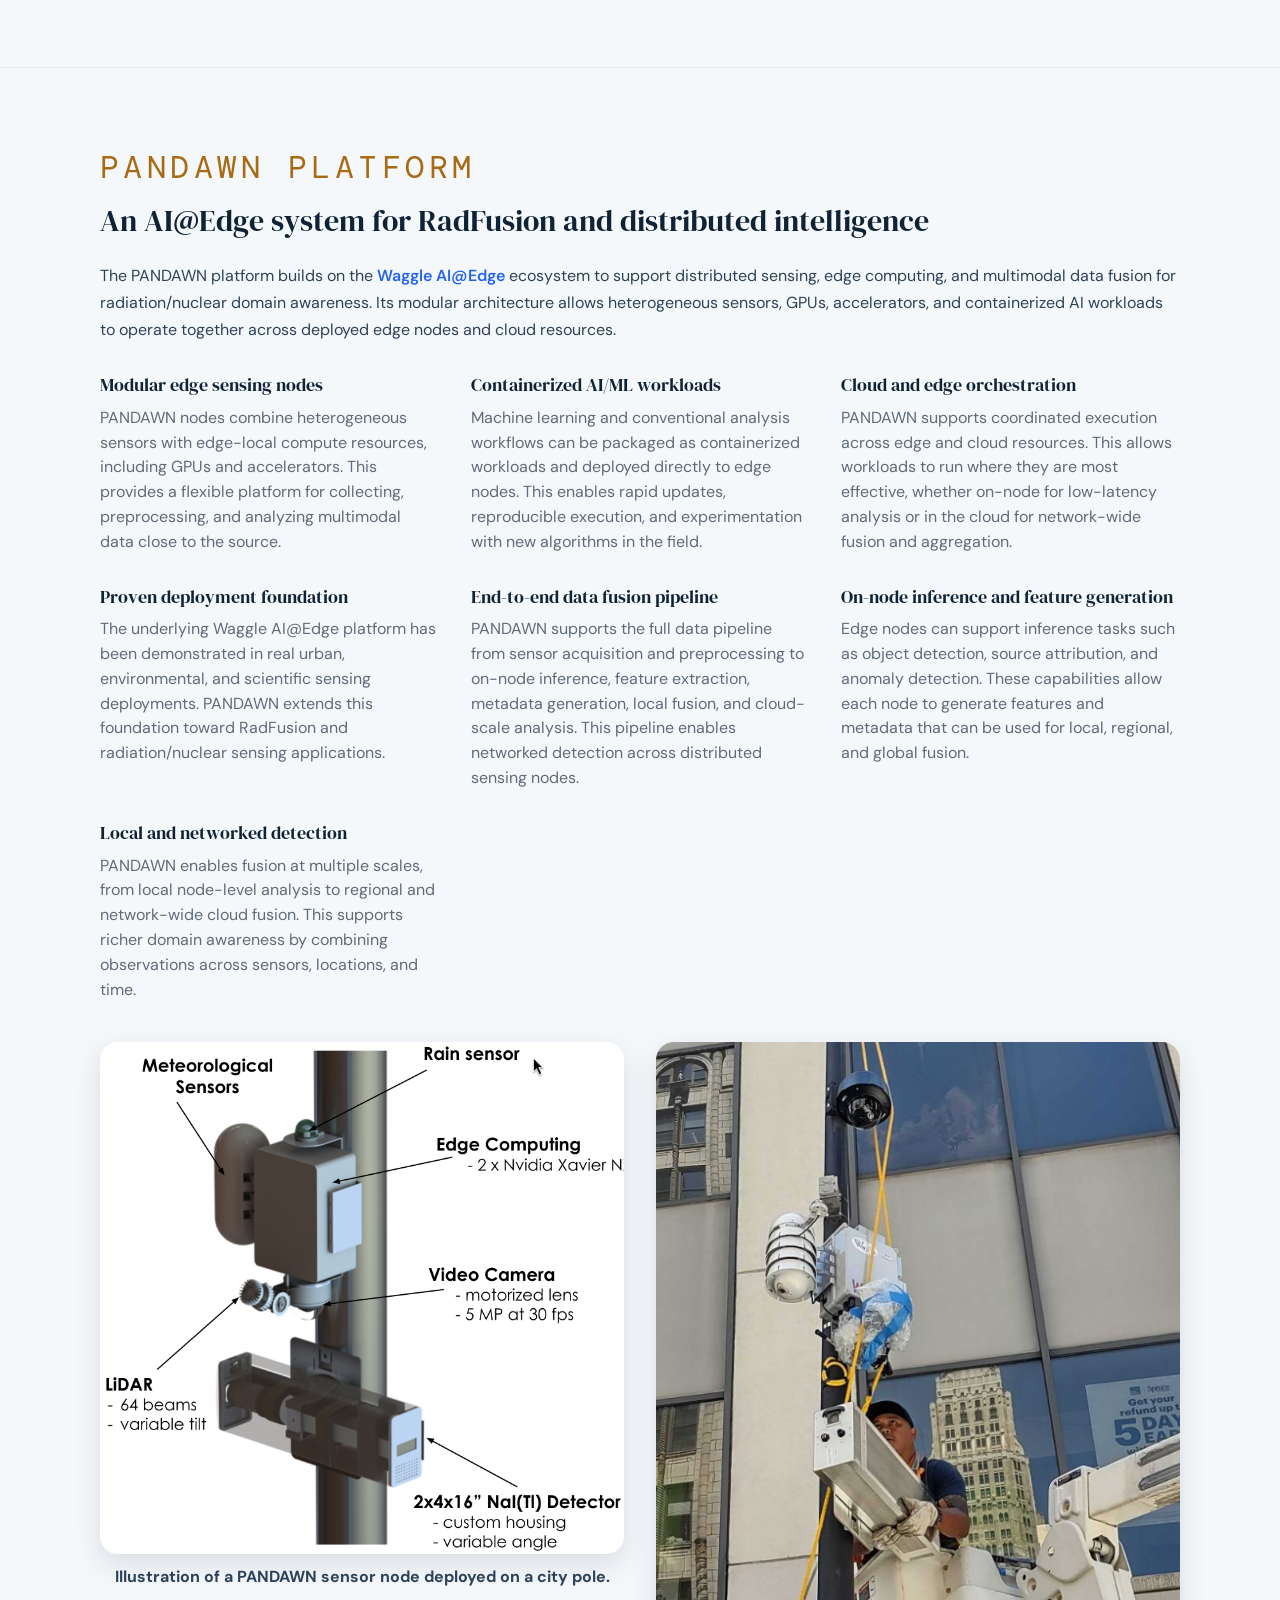
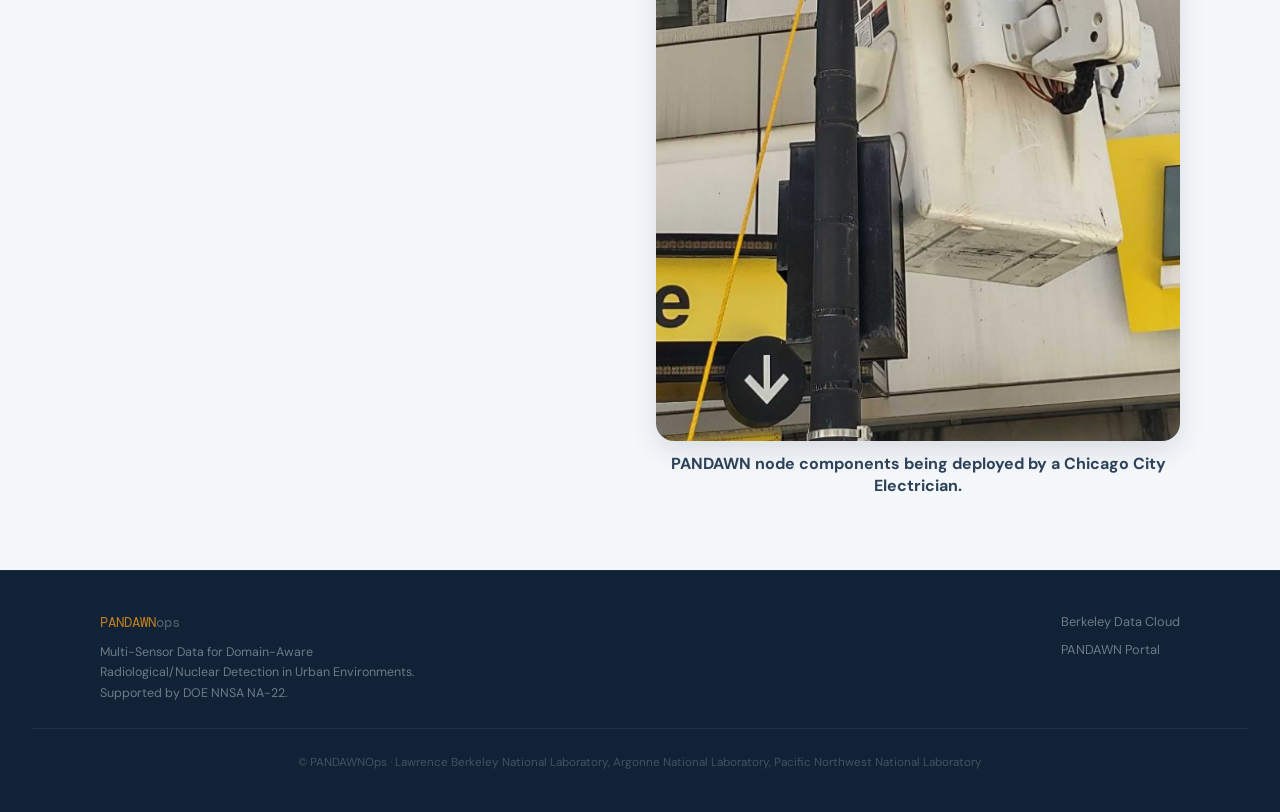
==== commit 8e2c7344: "Update" ====
--- a/index.html
+++ b/index.html
@@ -481,21 +481,18 @@
       <div>
         <div class="footer-brand">PANDAWN<span>ops</span></div>
         <p class="footer-desc">
-          Multi-Sensor Data for Domain-Aware Radiological/Nuclear Detection in Urban Environments.
-          Supported by DOE NNSA NA-22.
+          Multi-Sensor Data for Domain-Aware Radiological/Nuclear Detection in Urban Environments. Supported by DOE NNSA NA-22.
         </p>
       </div>
 
       <div class="footer-links">
         <a href="https://bdc.lbl.gov/" target="_blank" rel="noopener">Berkeley Data Cloud</a>
         <a href="https://dawn.sagecontinuum.org/nodes" target="_blank" rel="noopener">PANDAWN Portal</a>
-        <a href="https://github.com/dawn-panda" target="_blank" rel="noopener">GitHub</a>
       </div>
     </div>
 
     <div class="footer-copy">
-      © PANDAWNOps · Lawrence Berkeley National Laboratory, Argonne National Laboratory,
-      Pacific Northwest National Laboratory
+      © PANDAWNOps · Lawrence Berkeley National Laboratory, Argonne National Laboratory, Pacific Northwest National Laboratory
     </div>
   </footer>
 </body>
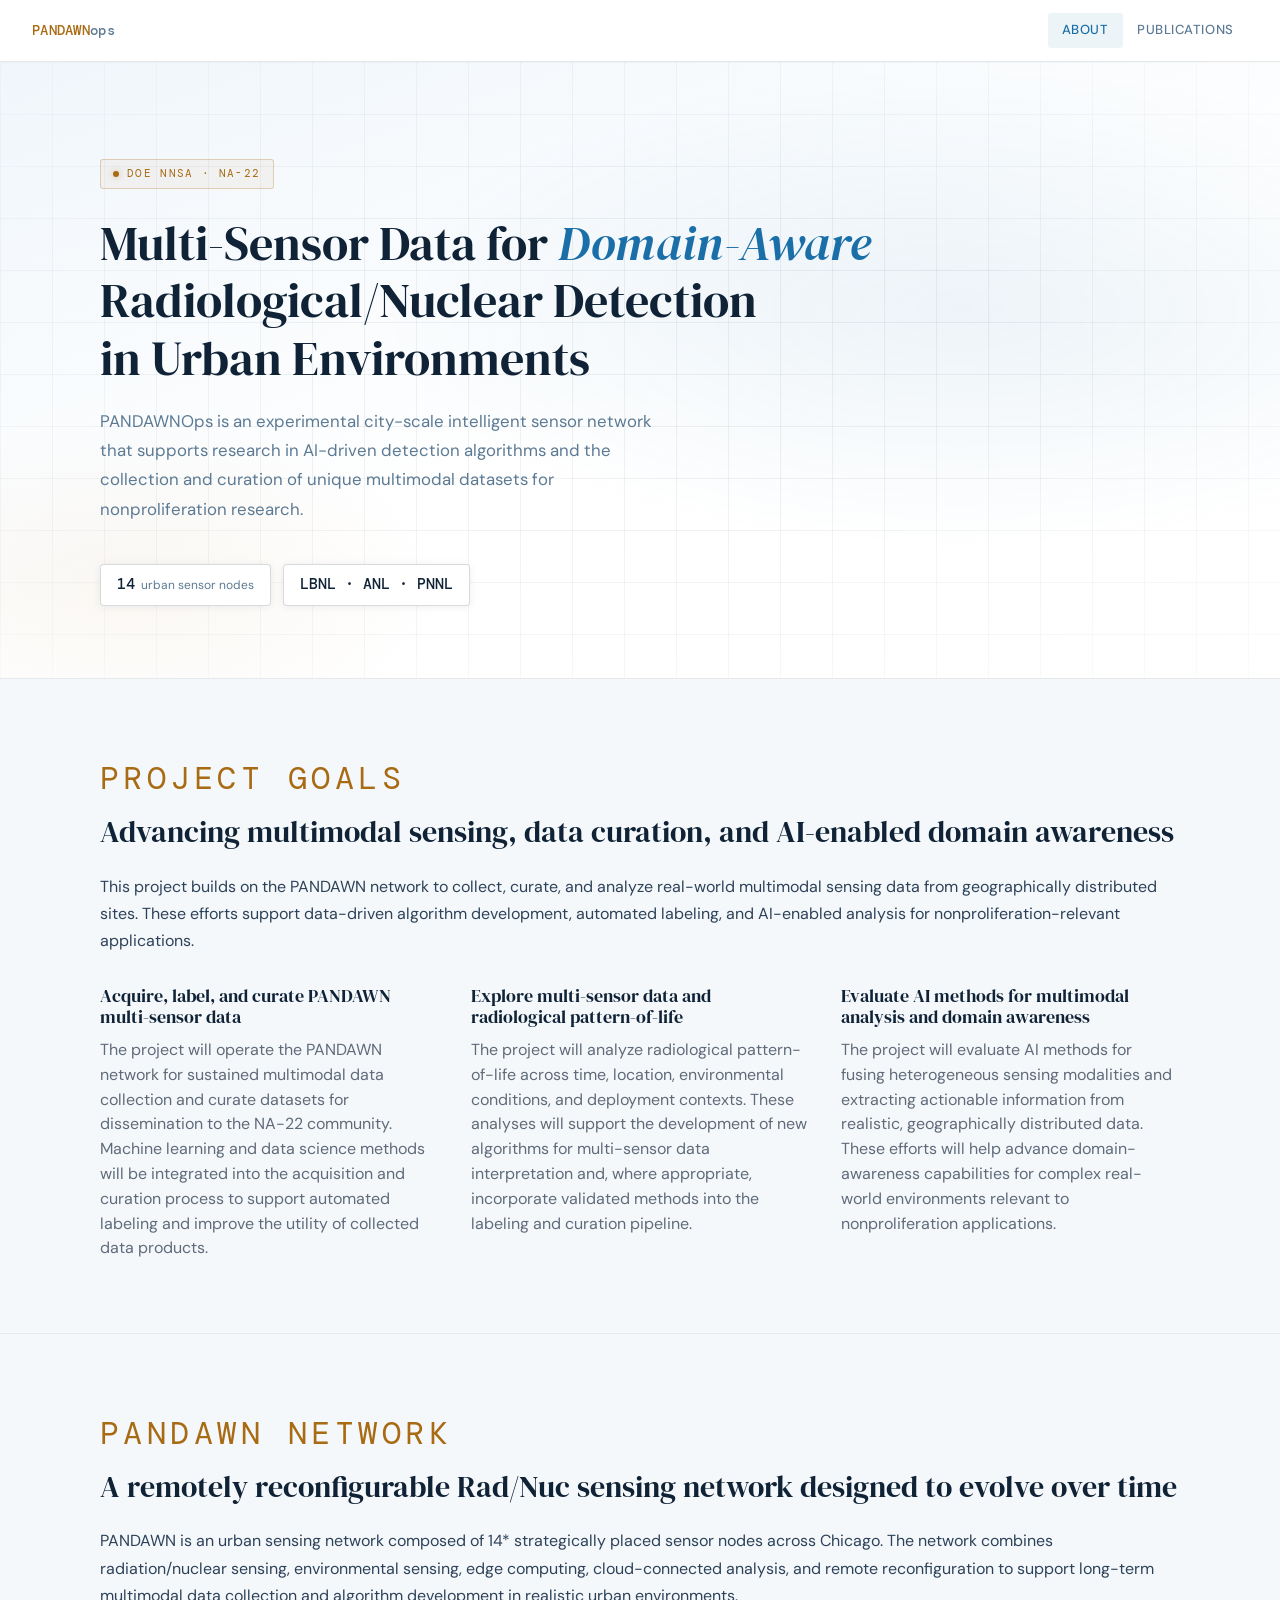
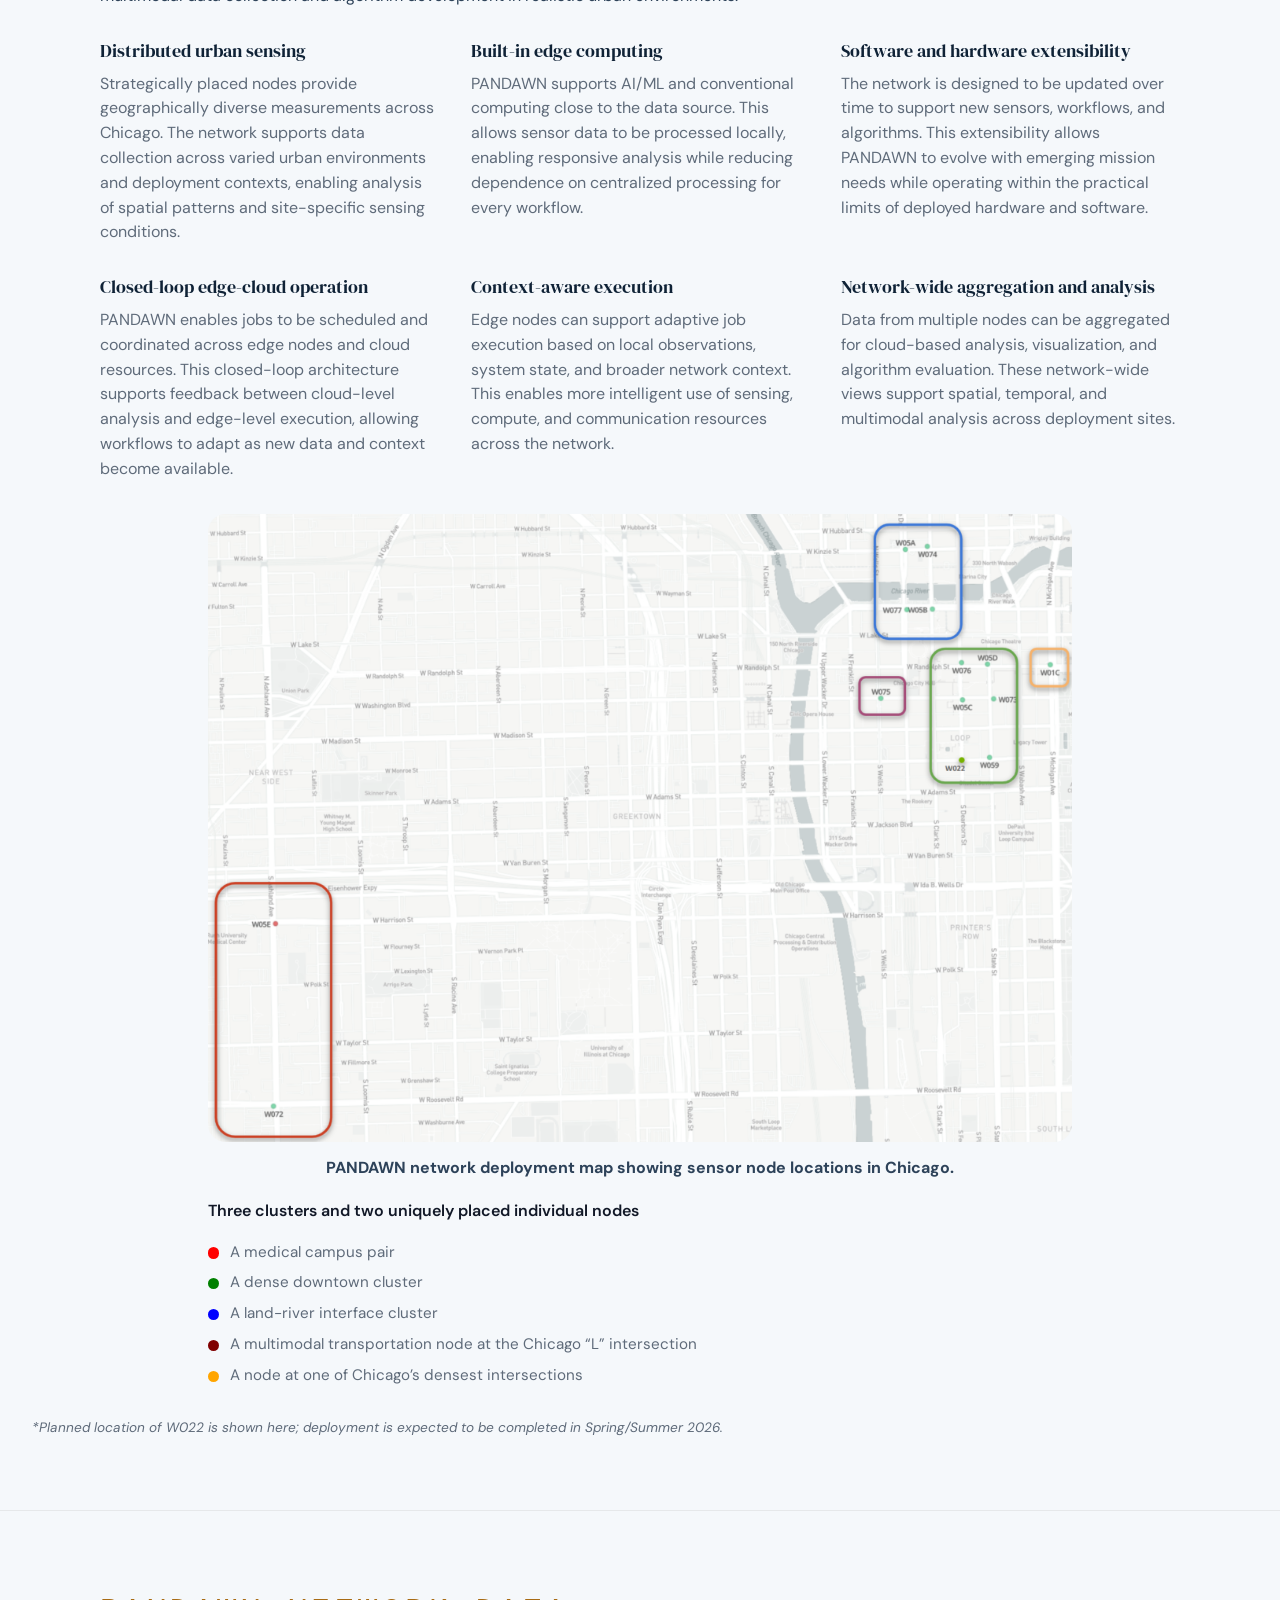
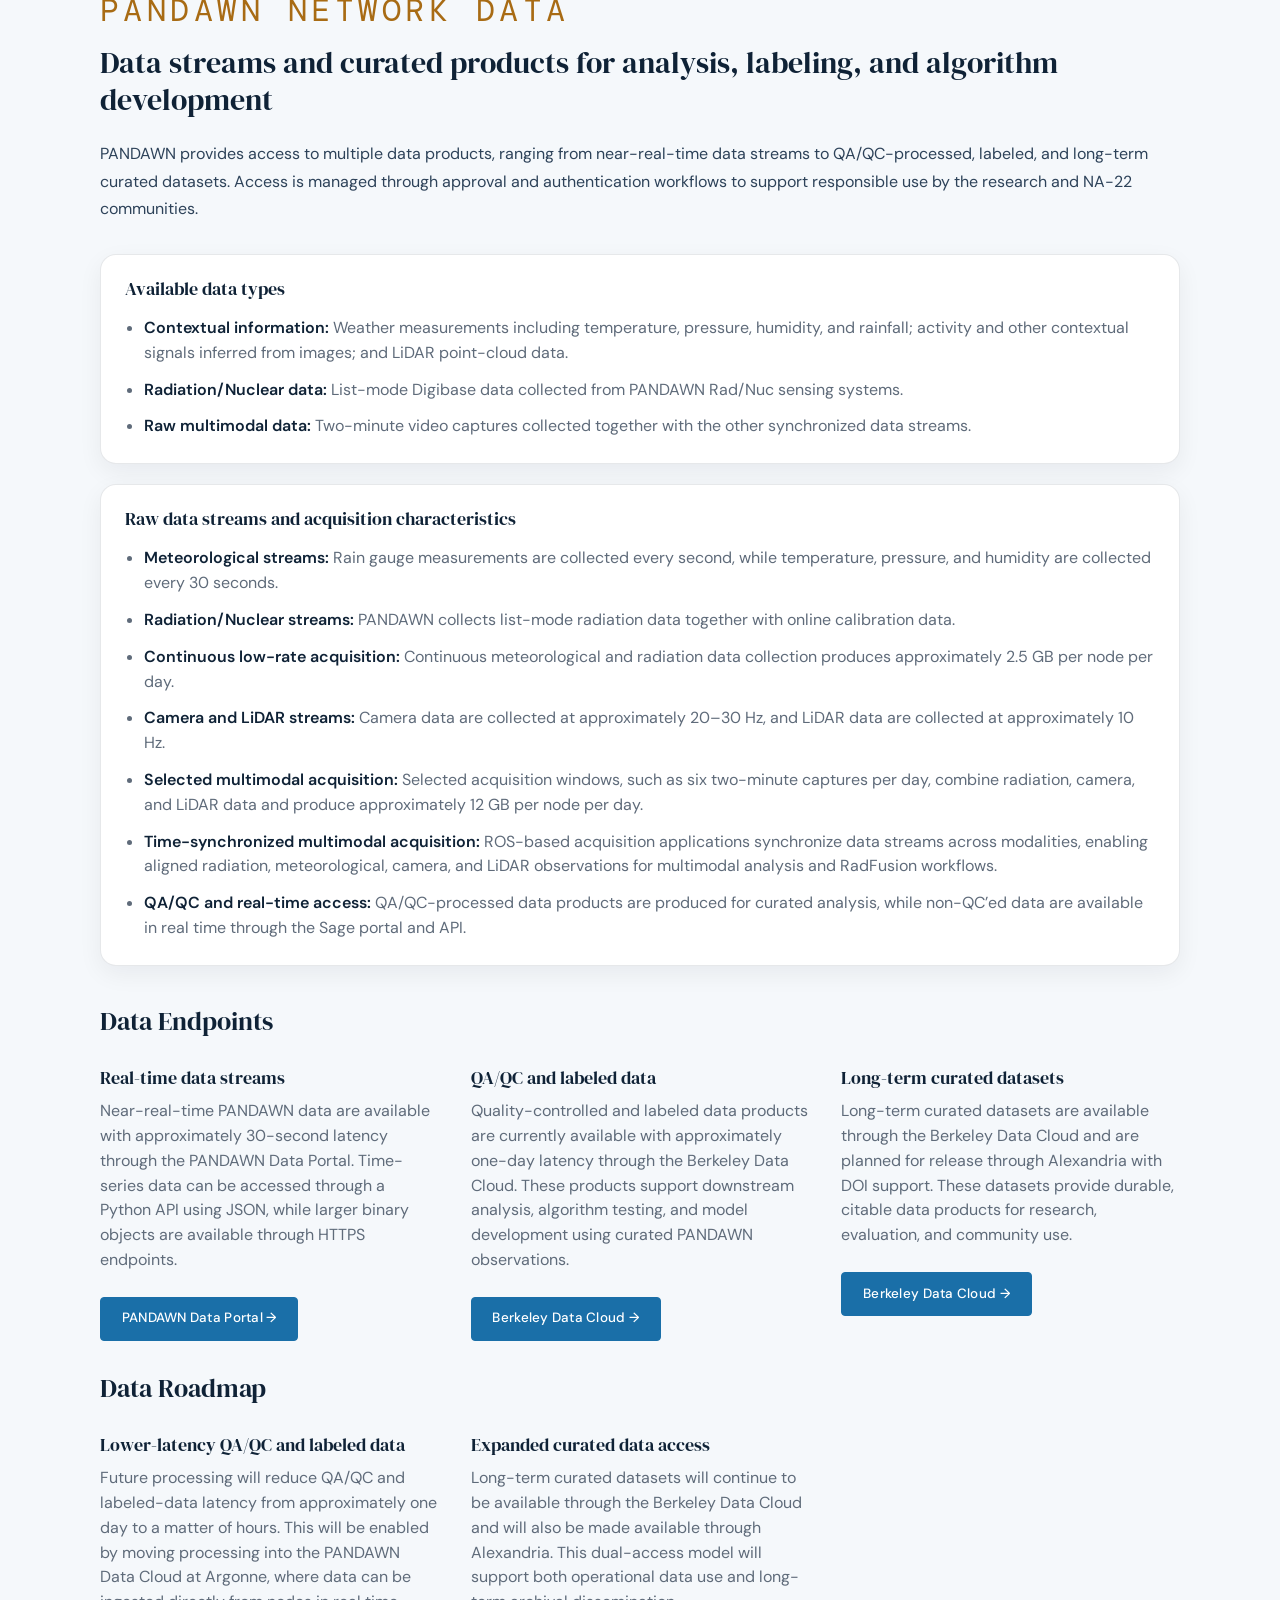
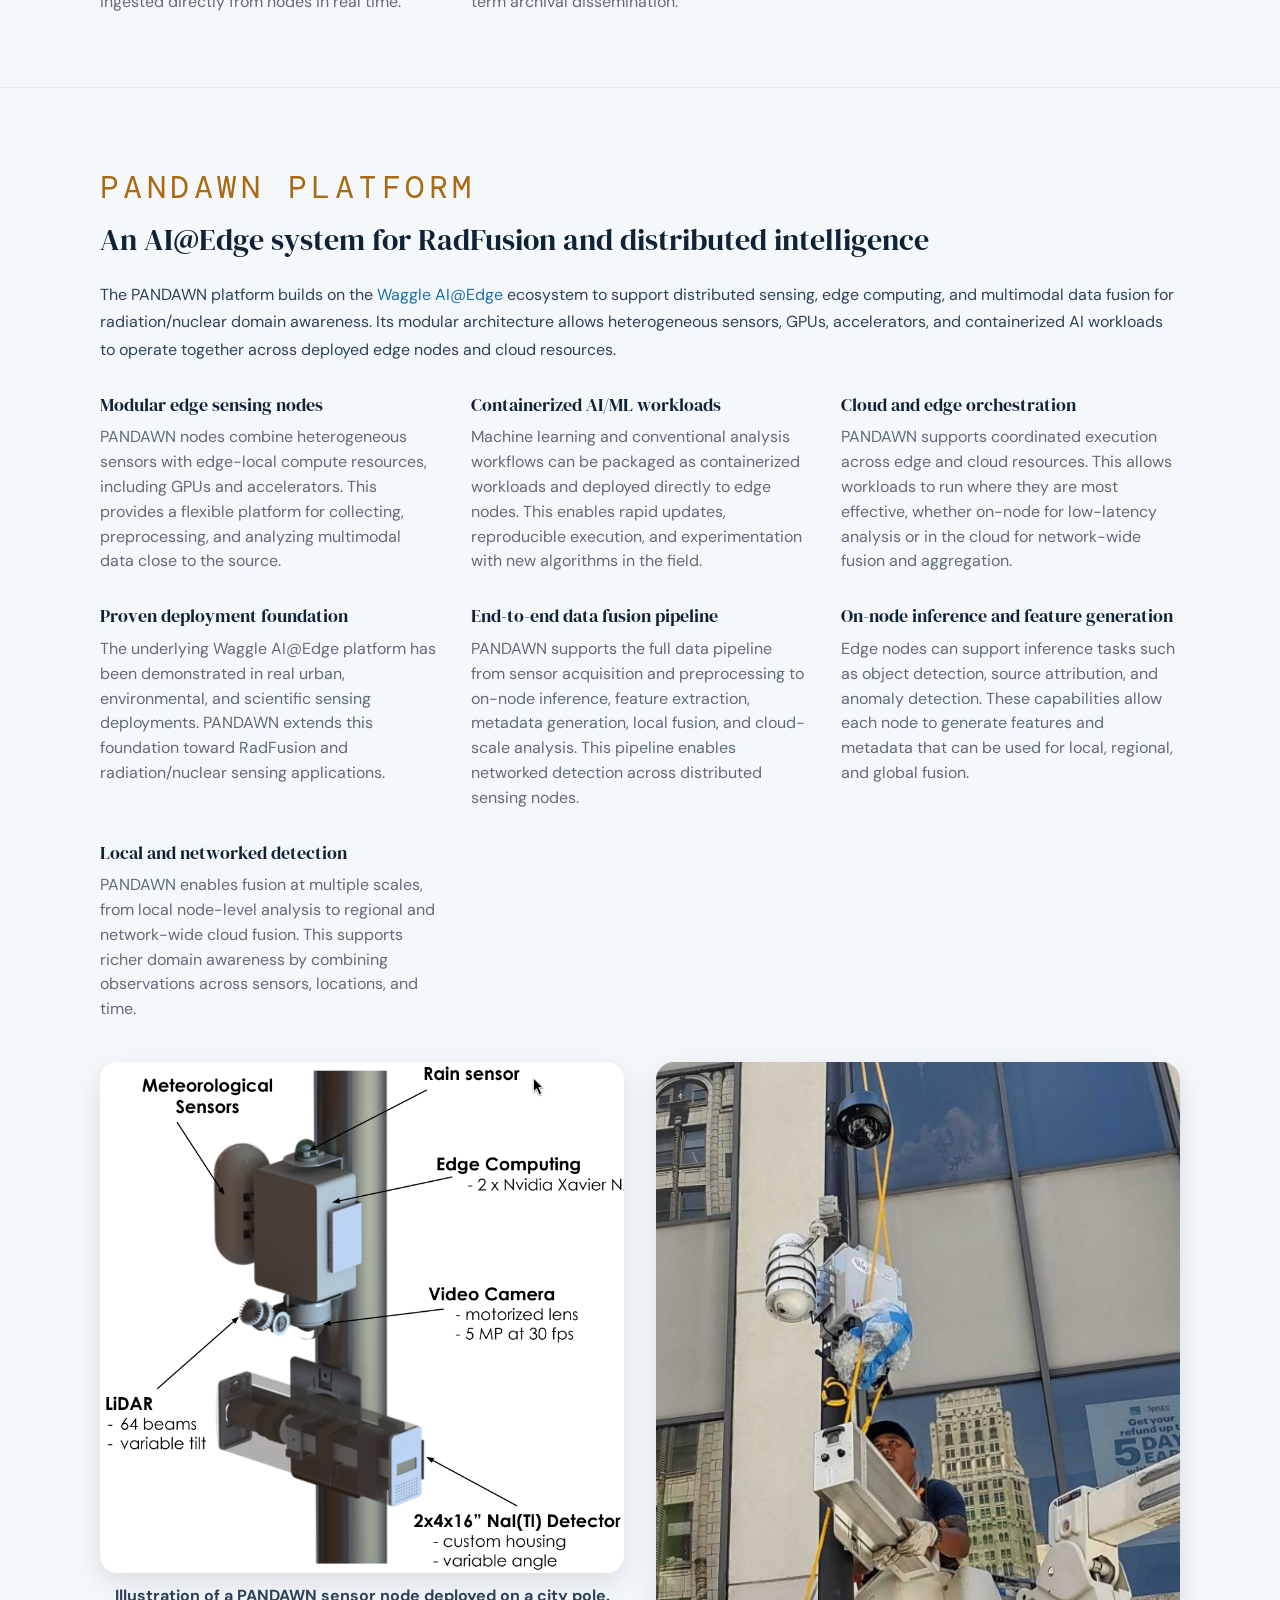
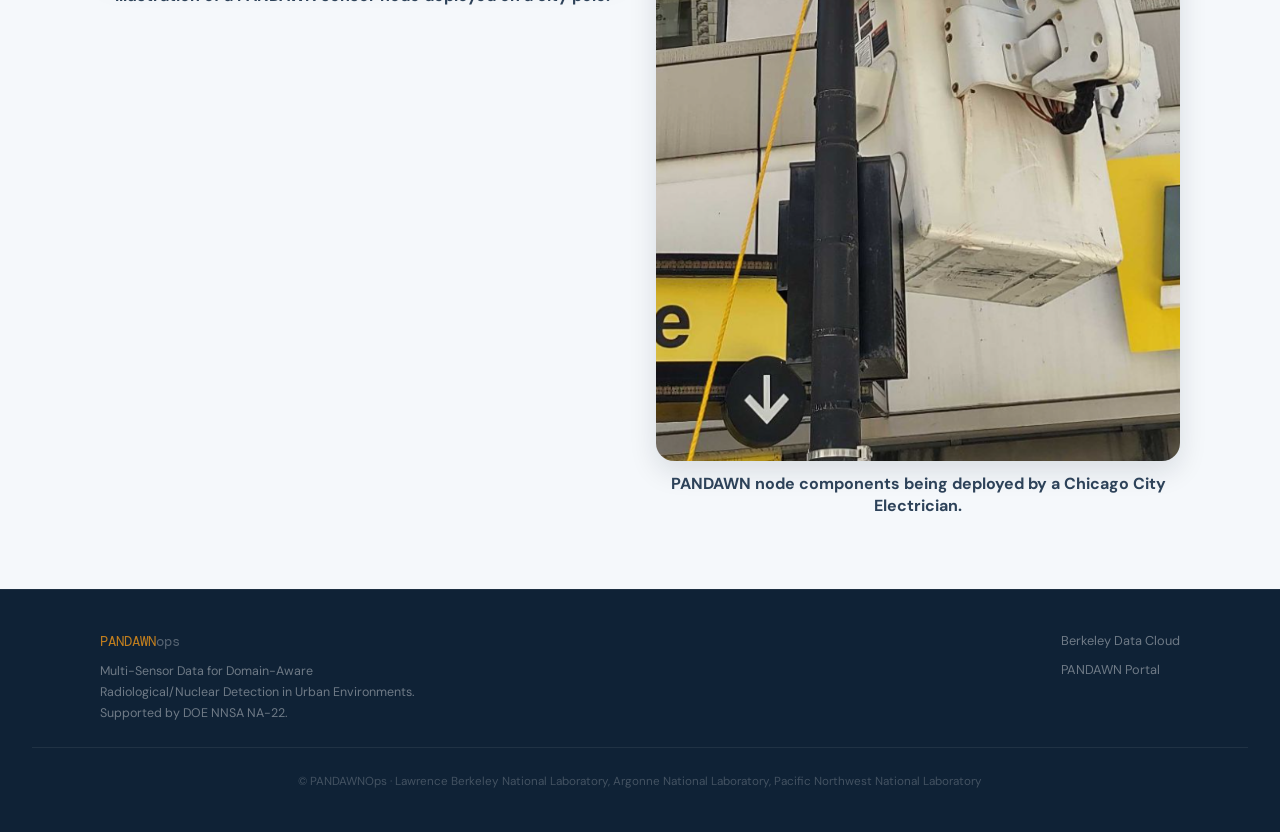
==== commit cbd3fe7d: "Update" ====
--- a/index.html
+++ b/index.html
@@ -123,7 +123,7 @@
         <h2>A remotely reconfigurable Rad/Nuc sensing network designed to evolve over time</h2>
 
         <p class="section-lead">
-          PANDAWN is an urban sensing network composed of nominally 14 strategically placed sensor
+          PANDAWN is an urban sensing network composed of 14* strategically placed sensor
           nodes across Chicago. The network combines radiation/nuclear sensing, environmental
           sensing, edge computing, cloud-connected analysis, and remote reconfiguration to support
           long-term multimodal data collection and algorithm development in realistic urban
@@ -207,6 +207,9 @@
           </ul>
         </figure>
       </div>
+      <p class="section-note">
+        *Planned location of W022 is shown here; deployment is expected to be completed in Spring/Summer 2026.
+      </p>
     </section>
 
     <hr class="section-divider">
--- a/css/style.css
+++ b/css/style.css
@@ -825,14 +825,16 @@
   margin-top: 1.25rem;
 }
 
-.section-lead a,
-.goal-card a {
-  color: var(--link, #2563eb);
-  font-weight: 600;
-  text-decoration: none;
-}
 
 .section-lead a:hover,
 .goal-card a:hover {
   text-decoration: underline;
 }
+
+.section-note {
+  margin-top: 2rem;
+  font-size: 0.85rem;
+  line-height: 1.45;
+  font-style: italic;
+  color: var(--text-muted, #5f6b7a);
+}
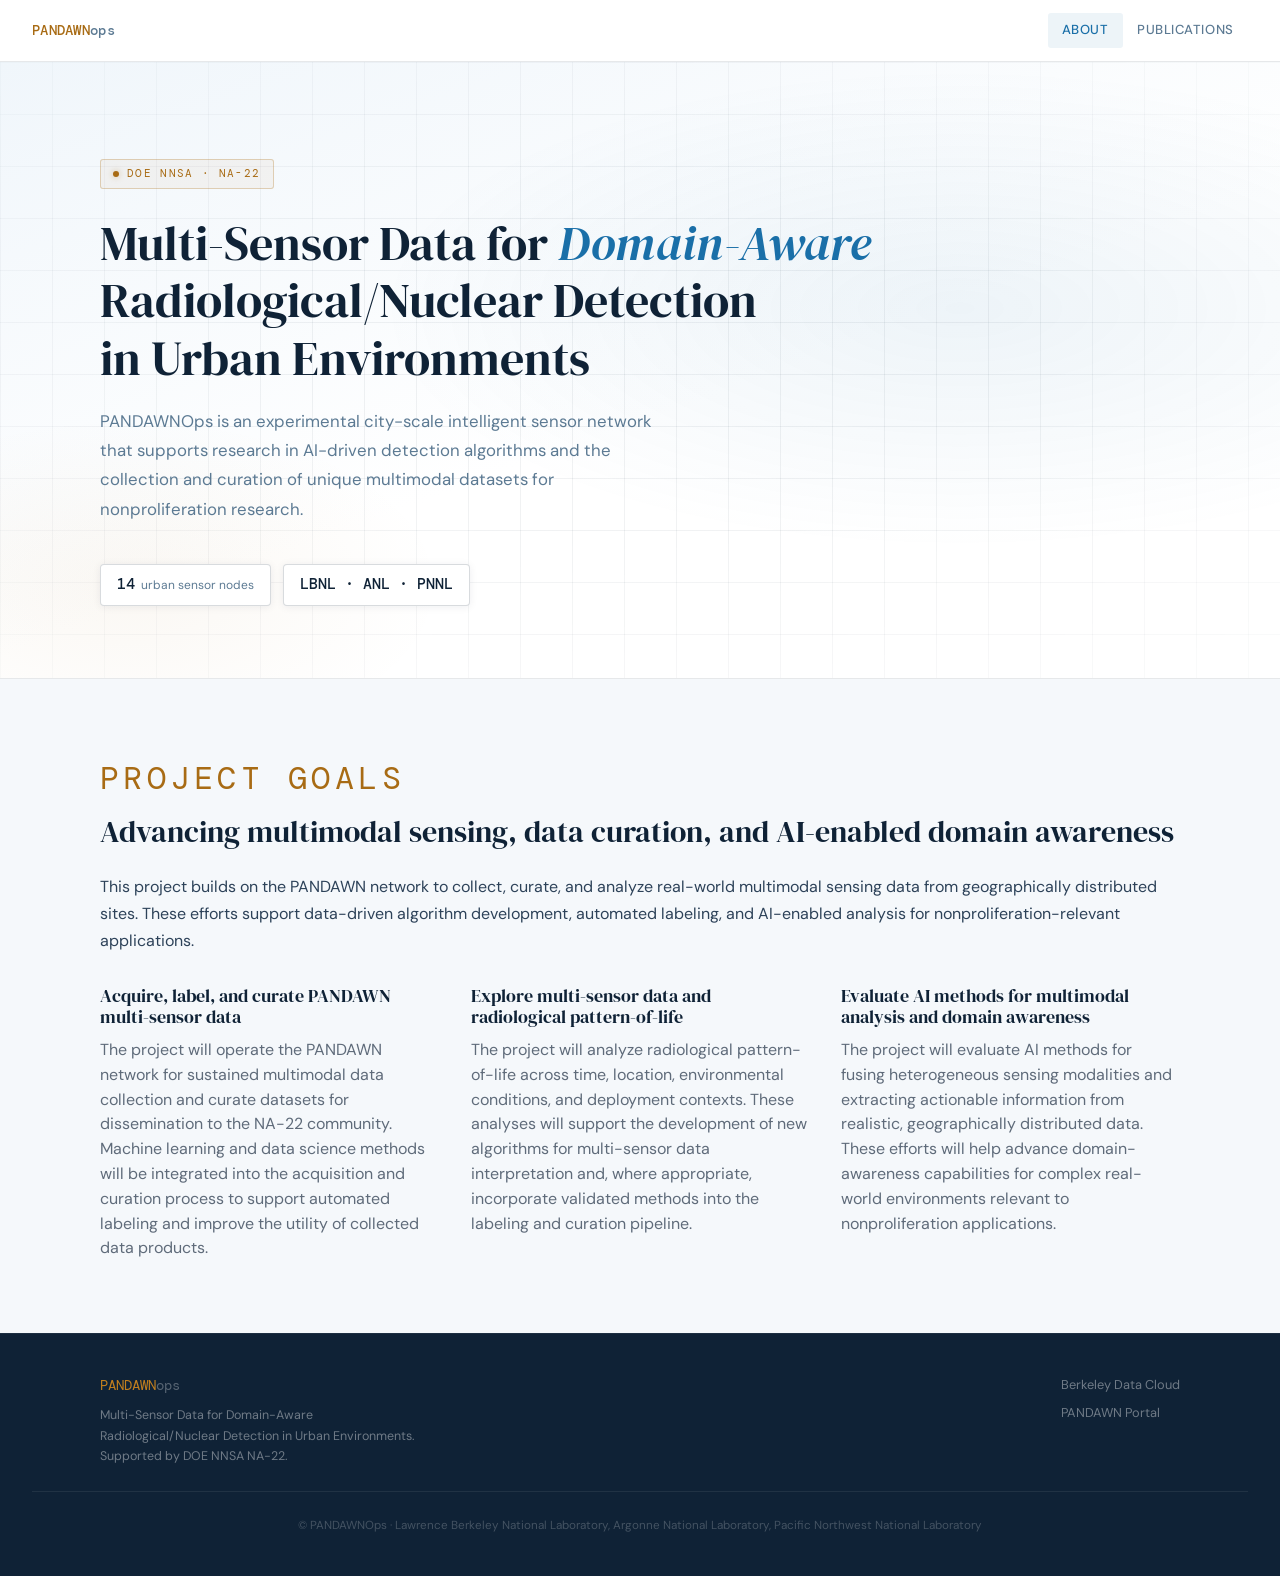
==== commit 70b942bb: "Update" ====
--- a/index.html
+++ b/index.html
@@ -113,372 +113,7 @@
       </div>
     </section>
 
-    <hr class="section-divider">
-
-    <!-- PANDAWN NETWORK -->
-    <section class="alt pandawn-network">
-      <div class="section-inner">
-        <div class="eyebrow">PANDAWN Network</div>
-
-        <h2>A remotely reconfigurable Rad/Nuc sensing network designed to evolve over time</h2>
-
-        <p class="section-lead">
-          PANDAWN is an urban sensing network composed of 14* strategically placed sensor
-          nodes across Chicago. The network combines radiation/nuclear sensing, environmental
-          sensing, edge computing, cloud-connected analysis, and remote reconfiguration to support
-          long-term multimodal data collection and algorithm development in realistic urban
-          environments.
-        </p>
-
-        <div class="goal-grid network-capabilities-grid">
-          <article class="goal-card">
-            <h3>Distributed urban sensing</h3>
-            <p>
-              Strategically placed nodes provide geographically diverse measurements across Chicago.
-              The network supports data collection across varied urban environments and deployment
-              contexts, enabling analysis of spatial patterns and site-specific sensing conditions.
-            </p>
-          </article>
-
-          <article class="goal-card">
-            <h3>Built-in edge computing</h3>
-            <p>
-              PANDAWN supports AI/ML and conventional computing close to the data source. This allows
-              sensor data to be processed locally, enabling responsive analysis while reducing
-              dependence on centralized processing for every workflow.
-            </p>
-          </article>
-
-          <article class="goal-card">
-            <h3>Software and hardware extensibility</h3>
-            <p>
-              The network is designed to be updated over time to support new sensors, workflows, and
-              algorithms. This extensibility allows PANDAWN to evolve with emerging mission needs
-              while operating within the practical limits of deployed hardware and software.
-            </p>
-          </article>
-
-          <article class="goal-card">
-            <h3>Closed-loop edge-cloud operation</h3>
-            <p>
-              PANDAWN enables jobs to be scheduled and coordinated across edge nodes and cloud
-              resources. This closed-loop architecture supports feedback between cloud-level analysis
-              and edge-level execution, allowing workflows to adapt as new data and context become
-              available.
-            </p>
-          </article>
-
-          <article class="goal-card">
-            <h3>Context-aware execution</h3>
-            <p>
-              Edge nodes can support adaptive job execution based on local observations, system state,
-              and broader network context. This enables more intelligent use of sensing, compute, and
-              communication resources across the network.
-            </p>
-          </article>
-
-          <article class="goal-card">
-            <h3>Network-wide aggregation and analysis</h3>
-            <p>
-              Data from multiple nodes can be aggregated for cloud-based analysis, visualization, and
-              algorithm evaluation. These network-wide views support spatial, temporal, and multimodal
-              analysis across deployment sites.
-            </p>
-          </article>
-        </div>
-
-        <figure class="feature-media map-media">
-          <img
-            src="images/pandawn-map.png"
-            alt="Map showing PANDAWN network sensing locations across Chicago"
-          >
-          <figcaption>
-            PANDAWN network deployment map showing sensor node locations in Chicago.
-          </figcaption>
-
-          <p class="map-summary">Three clusters and two uniquely placed individual nodes</p>
-
-          <ul class="map-cluster-list">
-            <li style="--bullet-color: red;">A medical campus pair</li>
-            <li style="--bullet-color: green;">A dense downtown cluster</li>
-            <li style="--bullet-color: blue;">A land-river interface cluster</li>
-            <li style="--bullet-color: maroon;">A multimodal transportation node at the Chicago “L” intersection</li>
-            <li style="--bullet-color: orange;">A node at one of Chicago’s densest intersections</li>
-          </ul>
-        </figure>
-      </div>
-      <p class="section-note">
-        *Planned location of W022 is shown here; deployment is expected to be completed in Spring/Summer 2026.
-      </p>
-    </section>
-
-    <hr class="section-divider">
-
-    <!-- PANDAWN DATA -->
-    <section class="alt pandawn-data">
-      <div class="section-inner">
-        <div class="eyebrow">PANDAWN Network Data</div>
-
-        <h2>Data streams and curated products for analysis, labeling, and algorithm development</h2>
-
-        <p class="section-lead">
-          PANDAWN provides access to multiple data products, ranging from near-real-time data streams
-          to QA/QC-processed, labeled, and long-term curated datasets. Access is managed through
-          approval and authentication workflows to support responsible use by the research and NA-22
-          communities.
-        </p>
-
-        <div class="data-available">
-          <h3>Available data types</h3>
-          <ul class="data-type-list">
-            <li>
-              <strong>Contextual information:</strong>
-              Weather measurements including temperature, pressure, humidity, and rainfall; activity
-              and other contextual signals inferred from images; and LiDAR point-cloud data.
-            </li>
-            <li>
-              <strong>Radiation/Nuclear data:</strong>
-              List-mode Digibase data collected from PANDAWN Rad/Nuc sensing systems.
-            </li>
-            <li>
-              <strong>Raw multimodal data:</strong>
-              Two-minute video captures collected together with the other synchronized data streams.
-            </li>
-          </ul>
-        </div>
-
-        <div class="data-available data-stream-details">
-          <h3>Raw data streams and acquisition characteristics</h3>
-          <ul class="data-type-list">
-            <li>
-              <strong>Meteorological streams:</strong>
-              Rain gauge measurements are collected every second, while temperature, pressure, and
-              humidity are collected every 30 seconds.
-            </li>
-            <li>
-              <strong>Radiation/Nuclear streams:</strong>
-              PANDAWN collects list-mode radiation data together with online calibration data.
-            </li>
-            <li>
-              <strong>Continuous low-rate acquisition:</strong>
-              Continuous meteorological and radiation data collection produces approximately 2.5 GB
-              per node per day.
-            </li>
-            <li>
-              <strong>Camera and LiDAR streams:</strong>
-              Camera data are collected at approximately 20–30 Hz, and LiDAR data are collected at
-              approximately 10 Hz.
-            </li>
-            <li>
-              <strong>Selected multimodal acquisition:</strong>
-              Selected acquisition windows, such as six two-minute captures per day, combine
-              radiation, camera, and LiDAR data and produce approximately 12 GB per node per day.
-            </li>
-            <li>
-              <strong>Time-synchronized multimodal acquisition:</strong>
-              ROS-based acquisition applications synchronize data streams across modalities, enabling
-              aligned radiation, meteorological, camera, and LiDAR observations for multimodal
-              analysis and RadFusion workflows.
-            </li>
-            <li>
-              <strong>QA/QC and real-time access:</strong>
-              QA/QC-processed data products are produced for curated analysis, while non-QC’ed data
-              are available in real time through the Sage portal and API.
-            </li>
-          </ul>
-        </div>
-
-        <div class="subsection-heading">
-          <h2>Data Endpoints</h2>
-        </div>
-
-        <div class="goal-grid pandawn-data-grid">
-          <article class="goal-card">
-            <h3>Real-time data streams</h3>
-            <p>
-              Near-real-time PANDAWN data are available with approximately 30-second latency through
-              the PANDAWN Data Portal. Time-series data can be accessed through a Python API using
-              JSON, while larger binary objects are available through HTTPS endpoints.
-            </p>
-            <div class="mt-md btn-row">
-              <a
-                href="https://dawn.sagecontinuum.org/nodes"
-                class="btn btn-primary"
-                target="_blank"
-                rel="noopener"
-              >PANDAWN Data Portal →</a>
-            </div>
-          </article>
-
-          <article class="goal-card">
-            <h3>QA/QC and labeled data</h3>
-            <p>
-              Quality-controlled and labeled data products are currently available with approximately
-              one-day latency through the Berkeley Data Cloud. These products support downstream
-              analysis, algorithm testing, and model development using curated PANDAWN observations.
-            </p>
-            <div class="mt-md btn-row">
-              <a
-                href="https://bdc.lbl.gov"
-                class="btn btn-primary"
-                target="_blank"
-                rel="noopener"
-              >Berkeley Data Cloud →</a>
-            </div>
-          </article>
-
-          <article class="goal-card">
-            <h3>Long-term curated datasets</h3>
-            <p>
-              Long-term curated datasets are available through the Berkeley Data Cloud and are
-              planned for release through Alexandria with DOI support. These datasets provide
-              durable, citable data products for research, evaluation, and community use.
-            </p>
-            <div class="mt-md btn-row">
-              <a
-                href="https://bdc.lbl.gov"
-                class="btn btn-primary"
-                target="_blank"
-                rel="noopener"
-              >Berkeley Data Cloud →</a>
-            </div>
-          </article>
-        </div>
-
-        <div class="subsection-heading roadmap-heading">
-          <h2>Data Roadmap</h2>
-        </div>
-
-        <div class="goal-grid pandawn-data-grid data-roadmap-grid">
-          <article class="goal-card">
-            <h3>Lower-latency QA/QC and labeled data</h3>
-            <p>
-              Future processing will reduce QA/QC and labeled-data latency from approximately one
-              day to a matter of hours. This will be enabled by moving processing into the PANDAWN
-              Data Cloud at Argonne, where data can be ingested directly from nodes in real time.
-            </p>
-          </article>
-
-          <article class="goal-card">
-            <h3>Expanded curated data access</h3>
-            <p>
-              Long-term curated datasets will continue to be available through the Berkeley Data
-              Cloud and will also be made available through Alexandria. This dual-access model will
-              support both operational data use and long-term archival dissemination.
-            </p>
-          </article>
-        </div>
-      </div>
-    </section>
-
-    <hr class="section-divider">
-
-    <!-- PANDAWN PLATFORM -->
-    <section class="alt pandawn-platform">
-      <div class="section-inner">
-        <div class="eyebrow">PANDAWN Platform</div>
-
-        <h2>An AI@Edge system for RadFusion and distributed intelligence</h2>
-
-        <p class="section-lead">
-          The PANDAWN platform builds on the
-          <a href="https://github.com/waggle-sensor" target="_blank" rel="noopener">Waggle AI@Edge</a>
-          ecosystem to support distributed sensing, edge computing, and multimodal data fusion for
-          radiation/nuclear domain awareness. Its modular architecture allows heterogeneous sensors, GPUs, accelerators, and containerized
-          AI workloads to operate together across deployed edge nodes and cloud resources.
-        </p>
-
-        <div class="goal-grid pandawn-platform-grid">
-          <article class="goal-card">
-            <h3>Modular edge sensing nodes</h3>
-            <p>
-              PANDAWN nodes combine heterogeneous sensors with edge-local compute resources,
-              including GPUs and accelerators. This provides a flexible platform for collecting,
-              preprocessing, and analyzing multimodal data close to the source.
-            </p>
-          </article>
-
-          <article class="goal-card">
-            <h3>Containerized AI/ML workloads</h3>
-            <p>
-              Machine learning and conventional analysis workflows can be packaged as containerized
-              workloads and deployed directly to edge nodes. This enables rapid updates,
-              reproducible execution, and experimentation with new algorithms in the field.
-            </p>
-          </article>
-
-          <article class="goal-card">
-            <h3>Cloud and edge orchestration</h3>
-            <p>
-              PANDAWN supports coordinated execution across edge and cloud resources. This allows
-              workloads to run where they are most effective, whether on-node for low-latency
-              analysis or in the cloud for network-wide fusion and aggregation.
-            </p>
-          </article>
-
-          <article class="goal-card">
-            <h3>Proven deployment foundation</h3>
-            <p>
-              The underlying Waggle AI@Edge platform has been demonstrated in real urban,
-              environmental, and scientific sensing deployments. PANDAWN extends this foundation
-              toward RadFusion and radiation/nuclear sensing applications.
-            </p>
-          </article>
-
-          <article class="goal-card">
-            <h3>End-to-end data fusion pipeline</h3>
-            <p>
-              PANDAWN supports the full data pipeline from sensor acquisition and preprocessing to
-              on-node inference, feature extraction, metadata generation, local fusion, and
-              cloud-scale analysis. This pipeline enables networked detection across distributed
-              sensing nodes.
-            </p>
-          </article>
-
-          <article class="goal-card">
-            <h3>On-node inference and feature generation</h3>
-            <p>
-              Edge nodes can support inference tasks such as object detection, source attribution,
-              and anomaly detection. These capabilities allow each node to generate features and
-              metadata that can be used for local, regional, and global fusion.
-            </p>
-          </article>
-
-          <article class="goal-card">
-            <h3>Local and networked detection</h3>
-            <p>
-              PANDAWN enables fusion at multiple scales, from local node-level analysis to regional
-              and network-wide cloud fusion. This supports richer domain awareness by combining
-              observations across sensors, locations, and time.
-            </p>
-          </article>
-        </div>
-
-        <div class="figure-grid two-figures">
-          <figure class="feature-media figure-node">
-            <img
-              src="images/pandawn-node.png"
-              alt="Illustration of a PANDAWN sensor node deployed on a city pole"
-            >
-            <figcaption>
-              Illustration of a PANDAWN sensor node deployed on a city pole.
-            </figcaption>
-          </figure>
-
-          <figure class="feature-media figure-deployment">
-            <img
-              src="images/pandawn-node-deploy.png"
-              alt="PANDAWN node deployment by Chicago City Electrician"
-            >
-            <figcaption>
-              PANDAWN node components being deployed by a Chicago City Electrician.
-            </figcaption>
-          </figure>
-        </div>
-      </div>
-    </section>
   </main>
-
   <footer>
     <div class="footer-inner">
       <div>
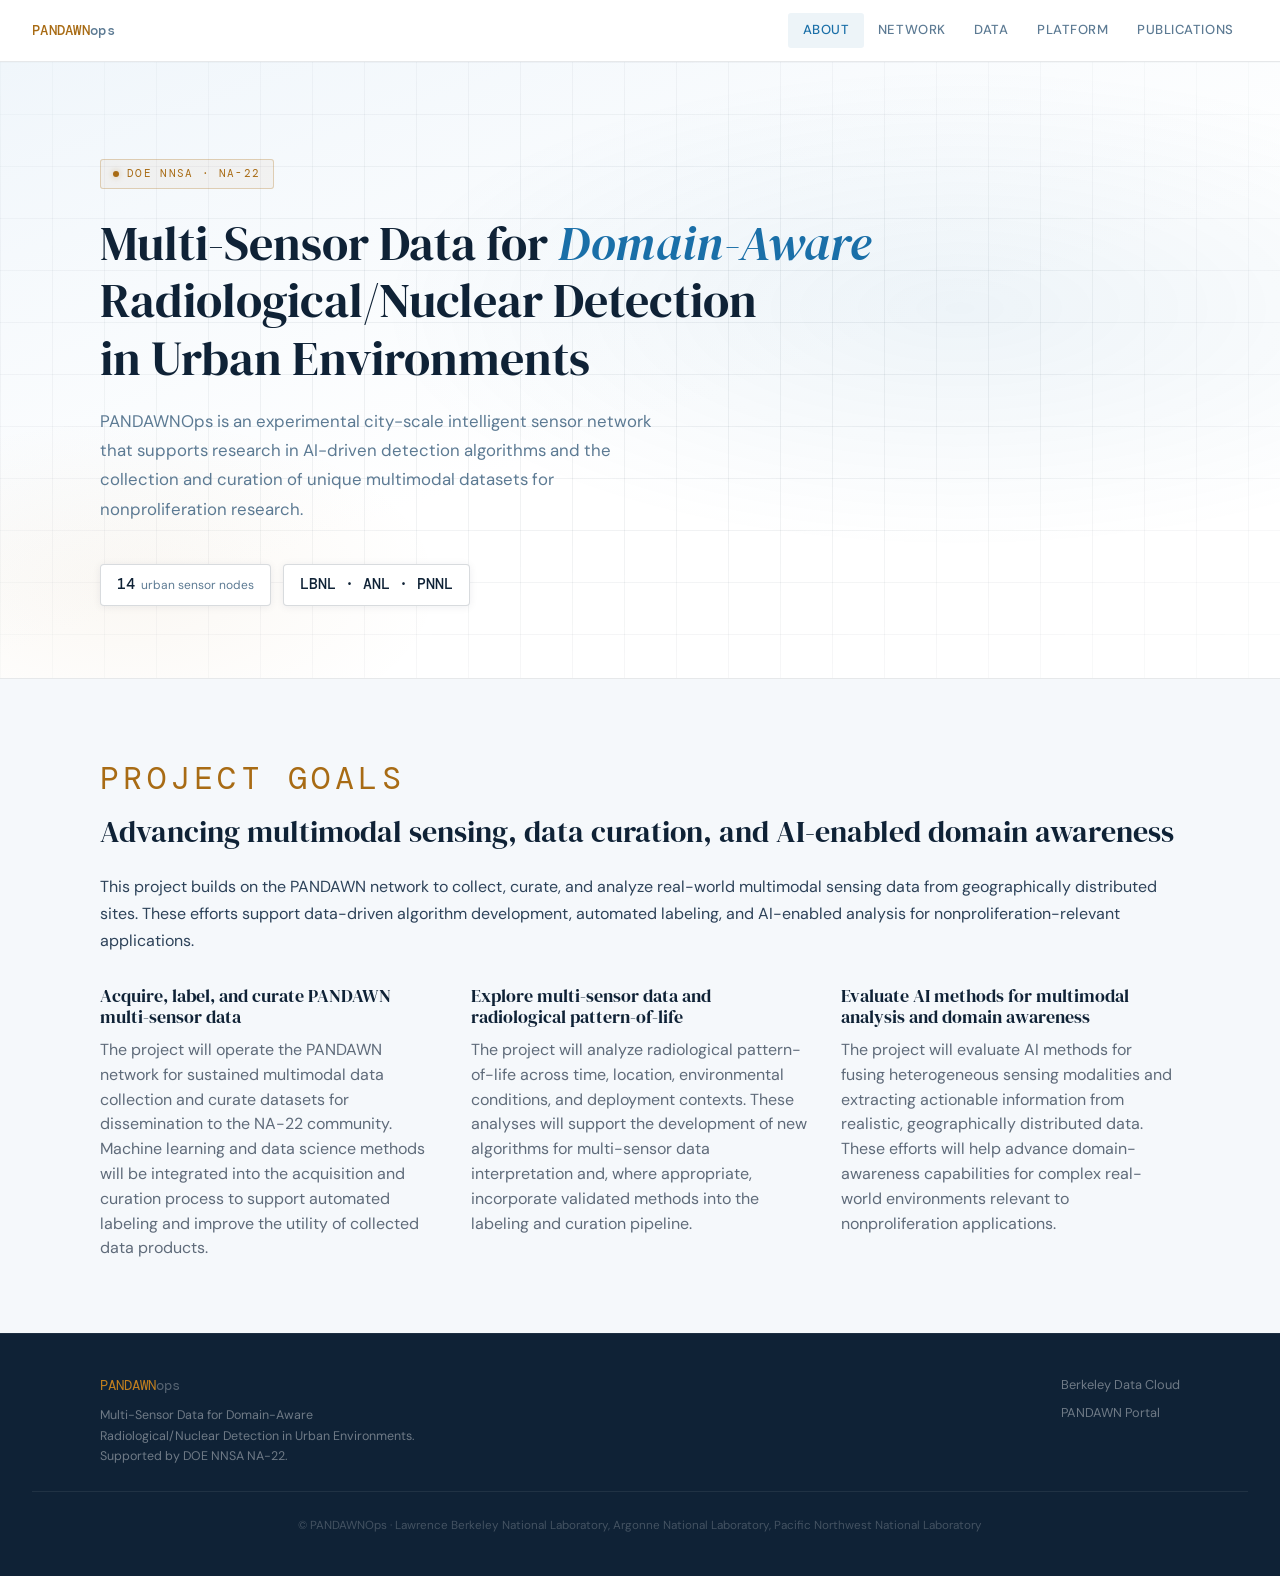
==== commit b3d0efec: "Update" ====
--- a/index.html
+++ b/index.html
@@ -24,10 +24,13 @@
       <span></span>
     </button>
 
-    <ul class="nav-links">
-      <li><a href="index.html" class="active">About</a></li>
-      <li><a href="publications.html">Publications</a></li>
-    </ul>
+  <ul class="nav-links">
+    <li><a href="index.html" class="active">About</a></li>
+    <li><a href="network.html">Network</a></li>
+    <li><a href="data.html">Data</a></li>
+    <li><a href="platform.html">Platform</a></li>
+    <li><a href="publications.html">Publications</a></li>
+  </ul>
   </nav>
 
   <main>
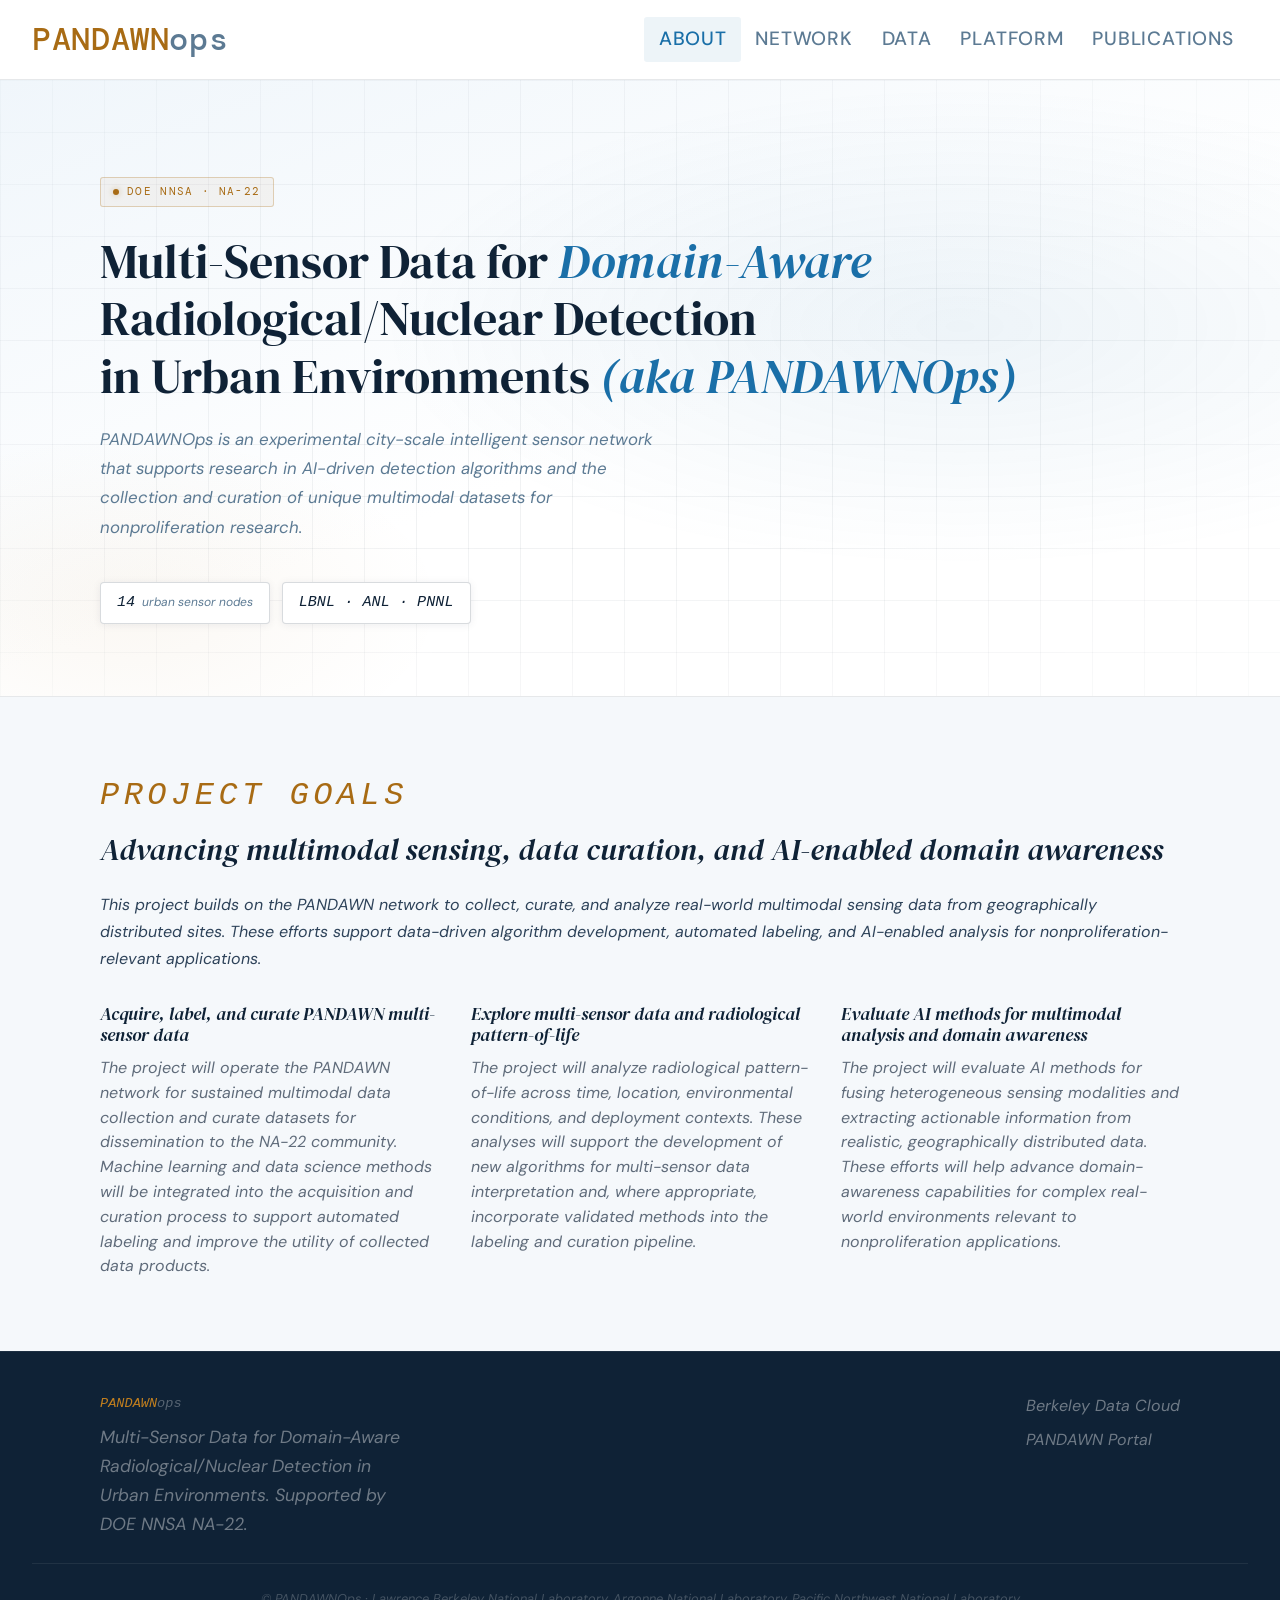
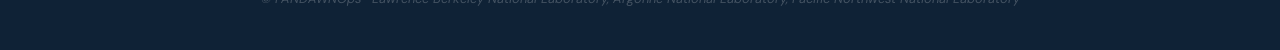
==== commit c84c8110: "Update" ====
--- a/index.html
+++ b/index.html
@@ -45,7 +45,7 @@
         <h1>
           Multi-Sensor Data for <em>Domain-Aware</em><br>
           Radiological/Nuclear Detection<br>
-          in Urban Environments
+          in Urban Environments <em>(aka PANDAWNOps)<em>
         </h1>
 
         <p class="hero-lead">
--- a/css/style.css
+++ b/css/style.css
@@ -40,7 +40,7 @@
   --font-sans:  'DM Sans', system-ui, sans-serif;
   --font-mono:  'DM Mono', 'Courier New', monospace;
 
-  --nav-h: 62px;
+  --nav-h: 80px;
   --max-w: 1080px;
   --radius: 6px;
 }
@@ -102,7 +102,7 @@
 }
 .nav-brand {
   font-family: var(--font-mono);
-  font-size: .88rem;
+  font-size: 2rem;
   font-weight: 500;
   color: var(--amber);
   letter-spacing: .02em;
@@ -119,7 +119,7 @@
 .nav-links a {
   display: block;
   padding: .4rem .9rem;
-  font-size: .82rem;
+  font-size: 1.2rem;
   font-weight: 500;
   letter-spacing: .04em;
   text-transform: uppercase;
@@ -562,12 +562,12 @@
 }
 .footer-brand { font-family: var(--font-mono); font-size: .85rem; color: var(--amber-lt); margin-bottom: .5rem; }
 .footer-brand span { color: rgba(255,255,255,.3); }
-.footer-desc { font-size: .78rem; color: rgba(255,255,255,.4); max-width: 320px; line-height: 1.65; }
+.footer-desc { font-size: 1.1rem; color: rgba(255,255,255,.4); max-width: 320px; line-height: 1.65; }
 .footer-links { display: flex; flex-direction: column; gap: .4rem; }
-.footer-links a { font-size: .8rem; color: rgba(255,255,255,.4); }
+.footer-links a { font-size: 1rem; color: rgba(255,255,255,.4); }
 .footer-links a:hover { color: rgba(255,255,255,.8); }
 .footer-copy {
-  font-size: .73rem; color: rgba(255,255,255,.22);
+  font-size: .80rem; color: rgba(255,255,255,.22);
   margin-top: 1.5rem; padding-top: 1.5rem;
   border-top: 1px solid rgba(255,255,255,.07); text-align: center;
 }
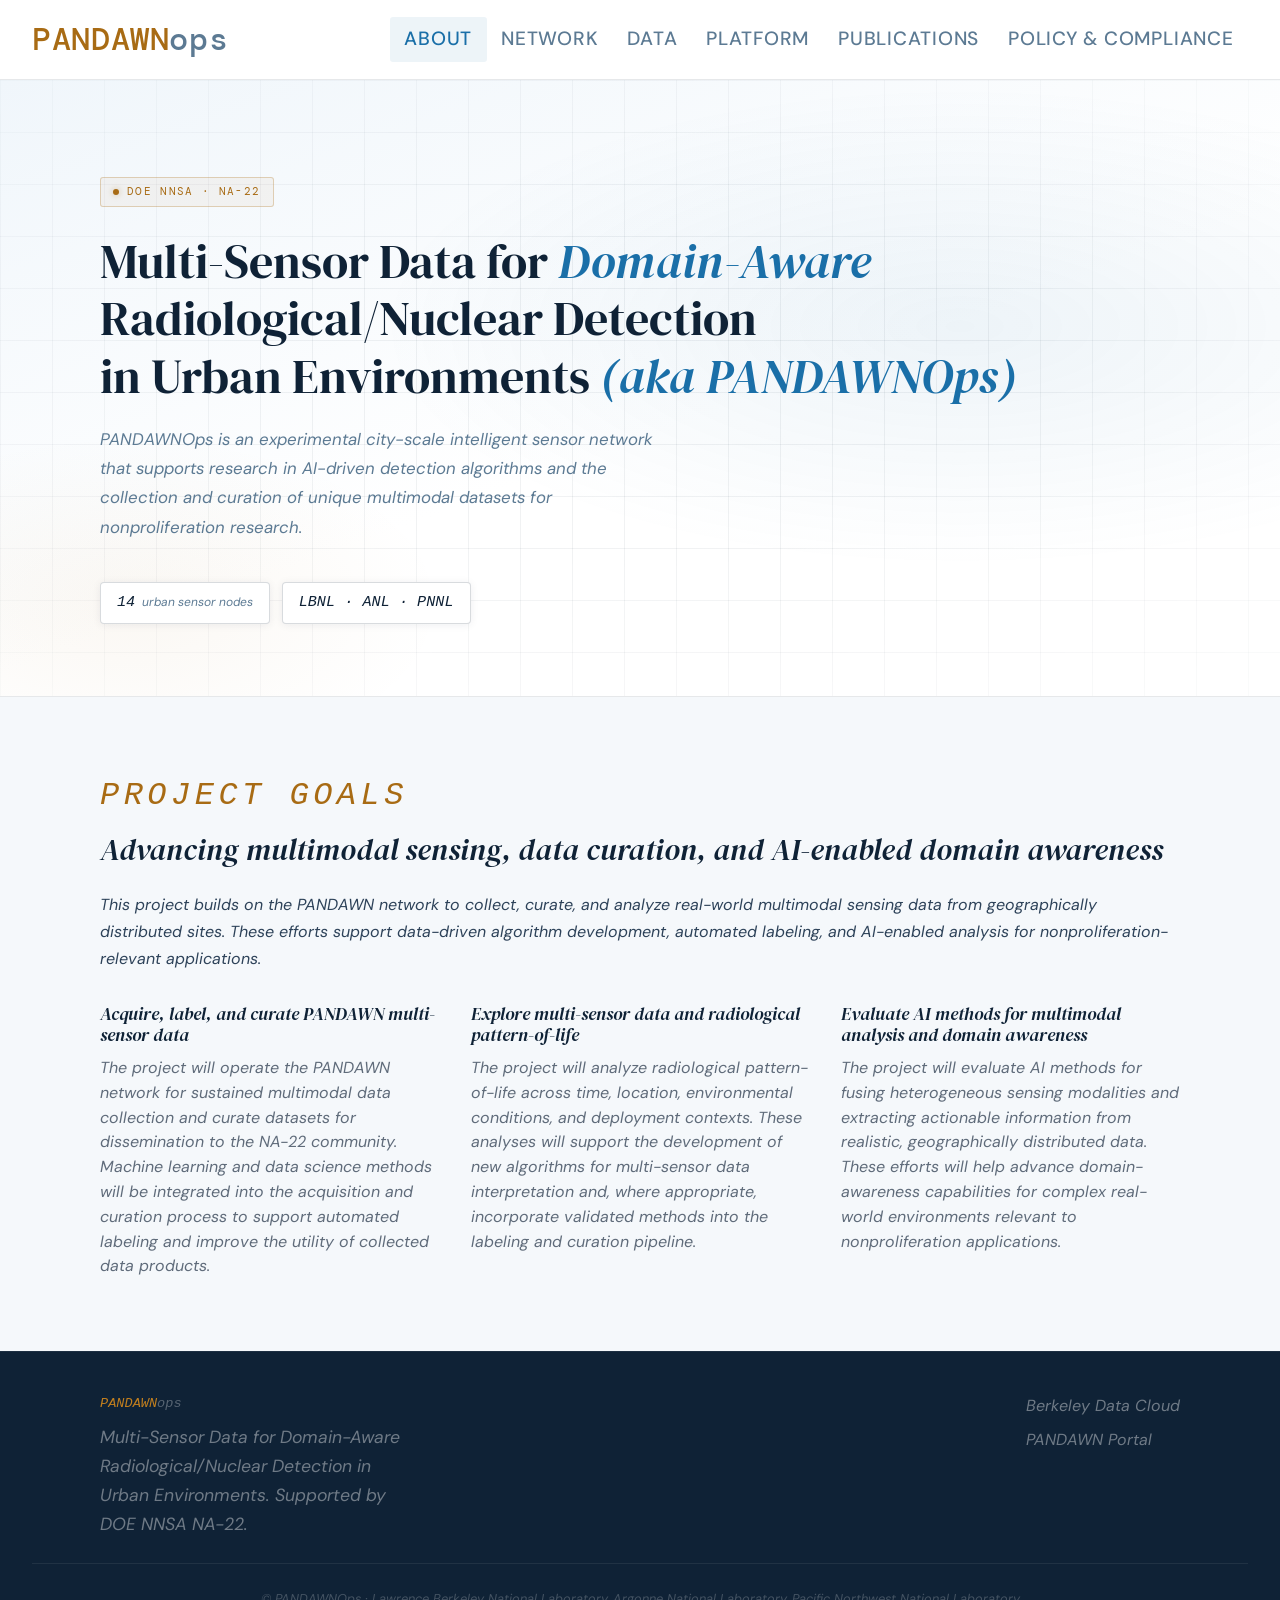
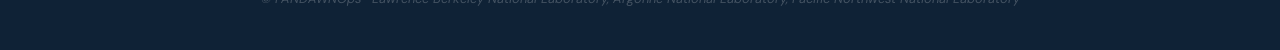
==== commit 54555bce: "Update" ====
--- a/index.html
+++ b/index.html
@@ -30,6 +30,7 @@
     <li><a href="data.html">Data</a></li>
     <li><a href="platform.html">Platform</a></li>
     <li><a href="publications.html">Publications</a></li>
+    <li><a href="privacy.html">Policy  &amp; Compliance</a></li>
   </ul>
   </nav>
 
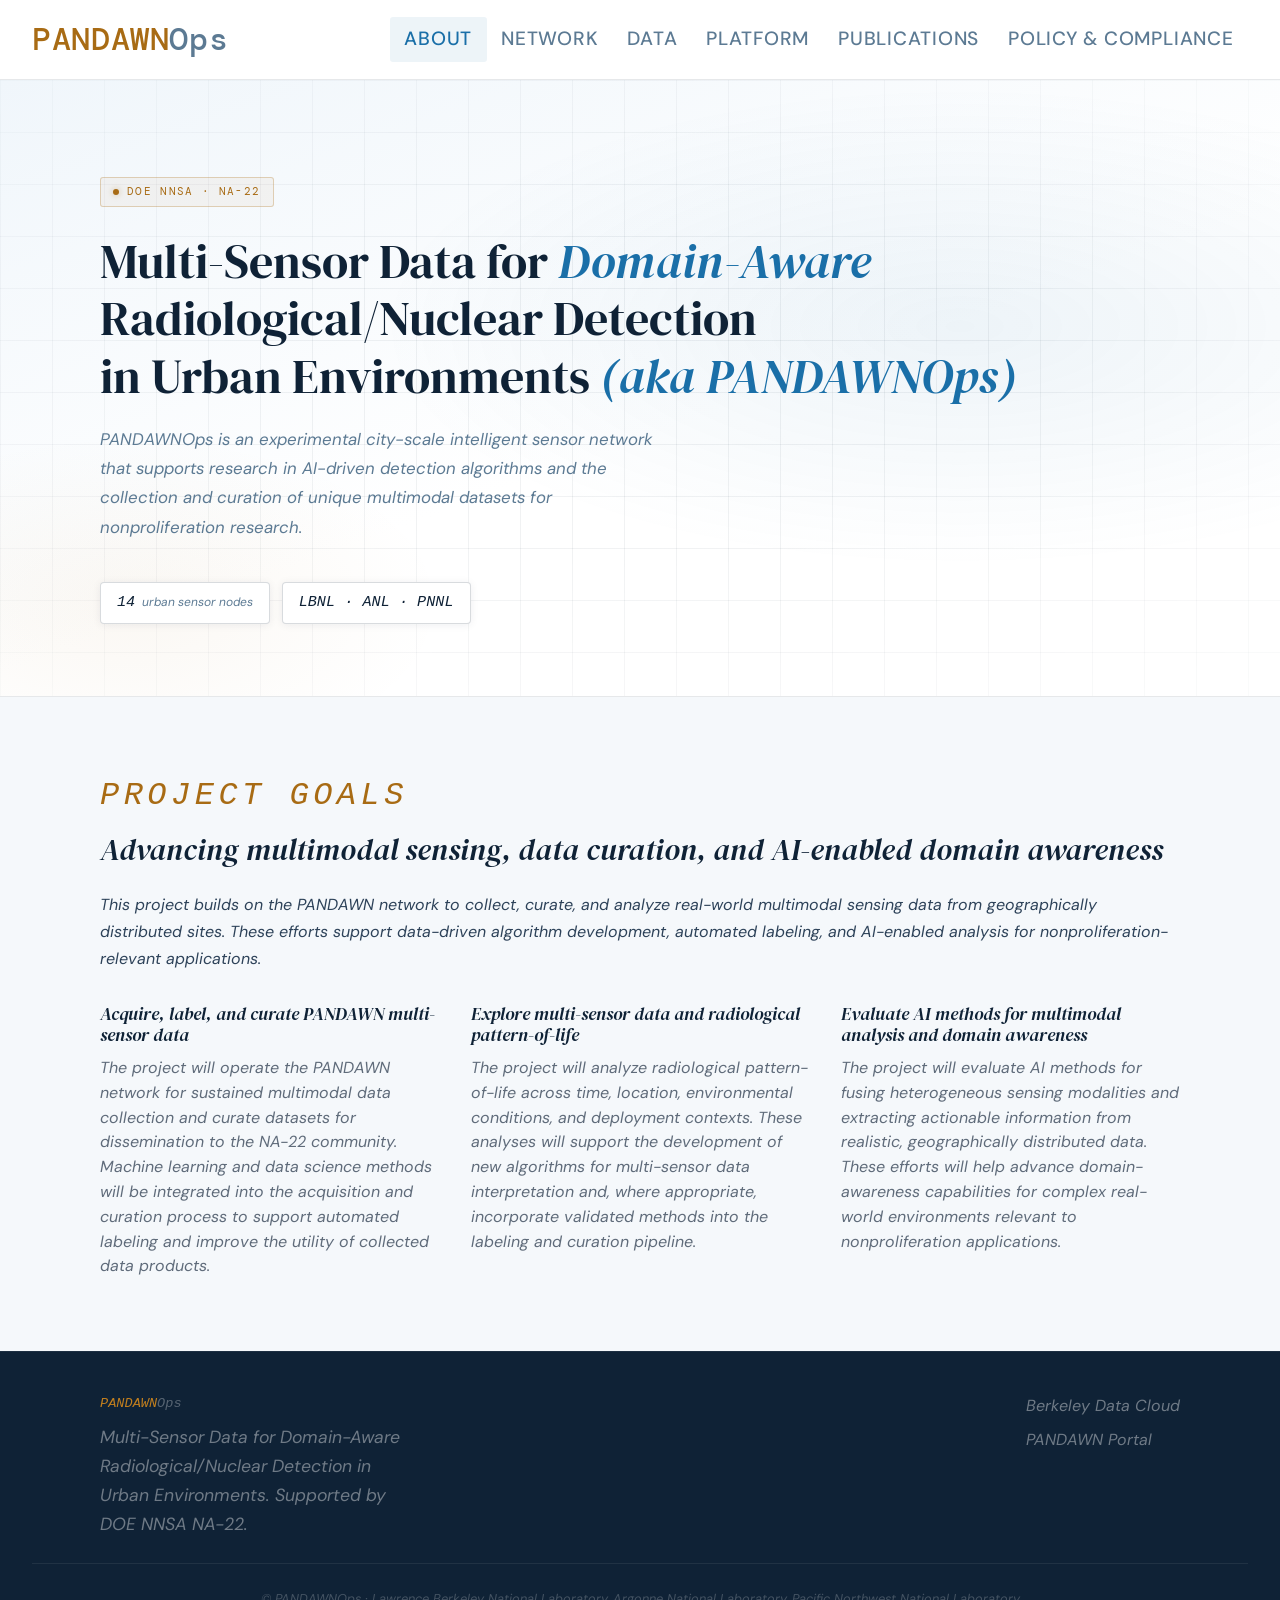
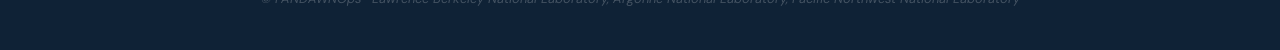
==== commit de880e16: "Update" ====
--- a/index.html
+++ b/index.html
@@ -12,7 +12,7 @@
 </head>
 <body>
   <nav>
-    <a href="index.html" class="nav-brand">PANDAWN<span>ops</span></a>
+    <a href="index.html" class="nav-brand">PANDAWN<span>Ops</span></a>
 
     <button
       class="nav-toggle"
@@ -121,7 +121,7 @@
   <footer>
     <div class="footer-inner">
       <div>
-        <div class="footer-brand">PANDAWN<span>ops</span></div>
+        <div class="footer-brand">PANDAWN<span>Ops</span></div>
         <p class="footer-desc">
           Multi-Sensor Data for Domain-Aware Radiological/Nuclear Detection in Urban Environments. Supported by DOE NNSA NA-22.
         </p>
